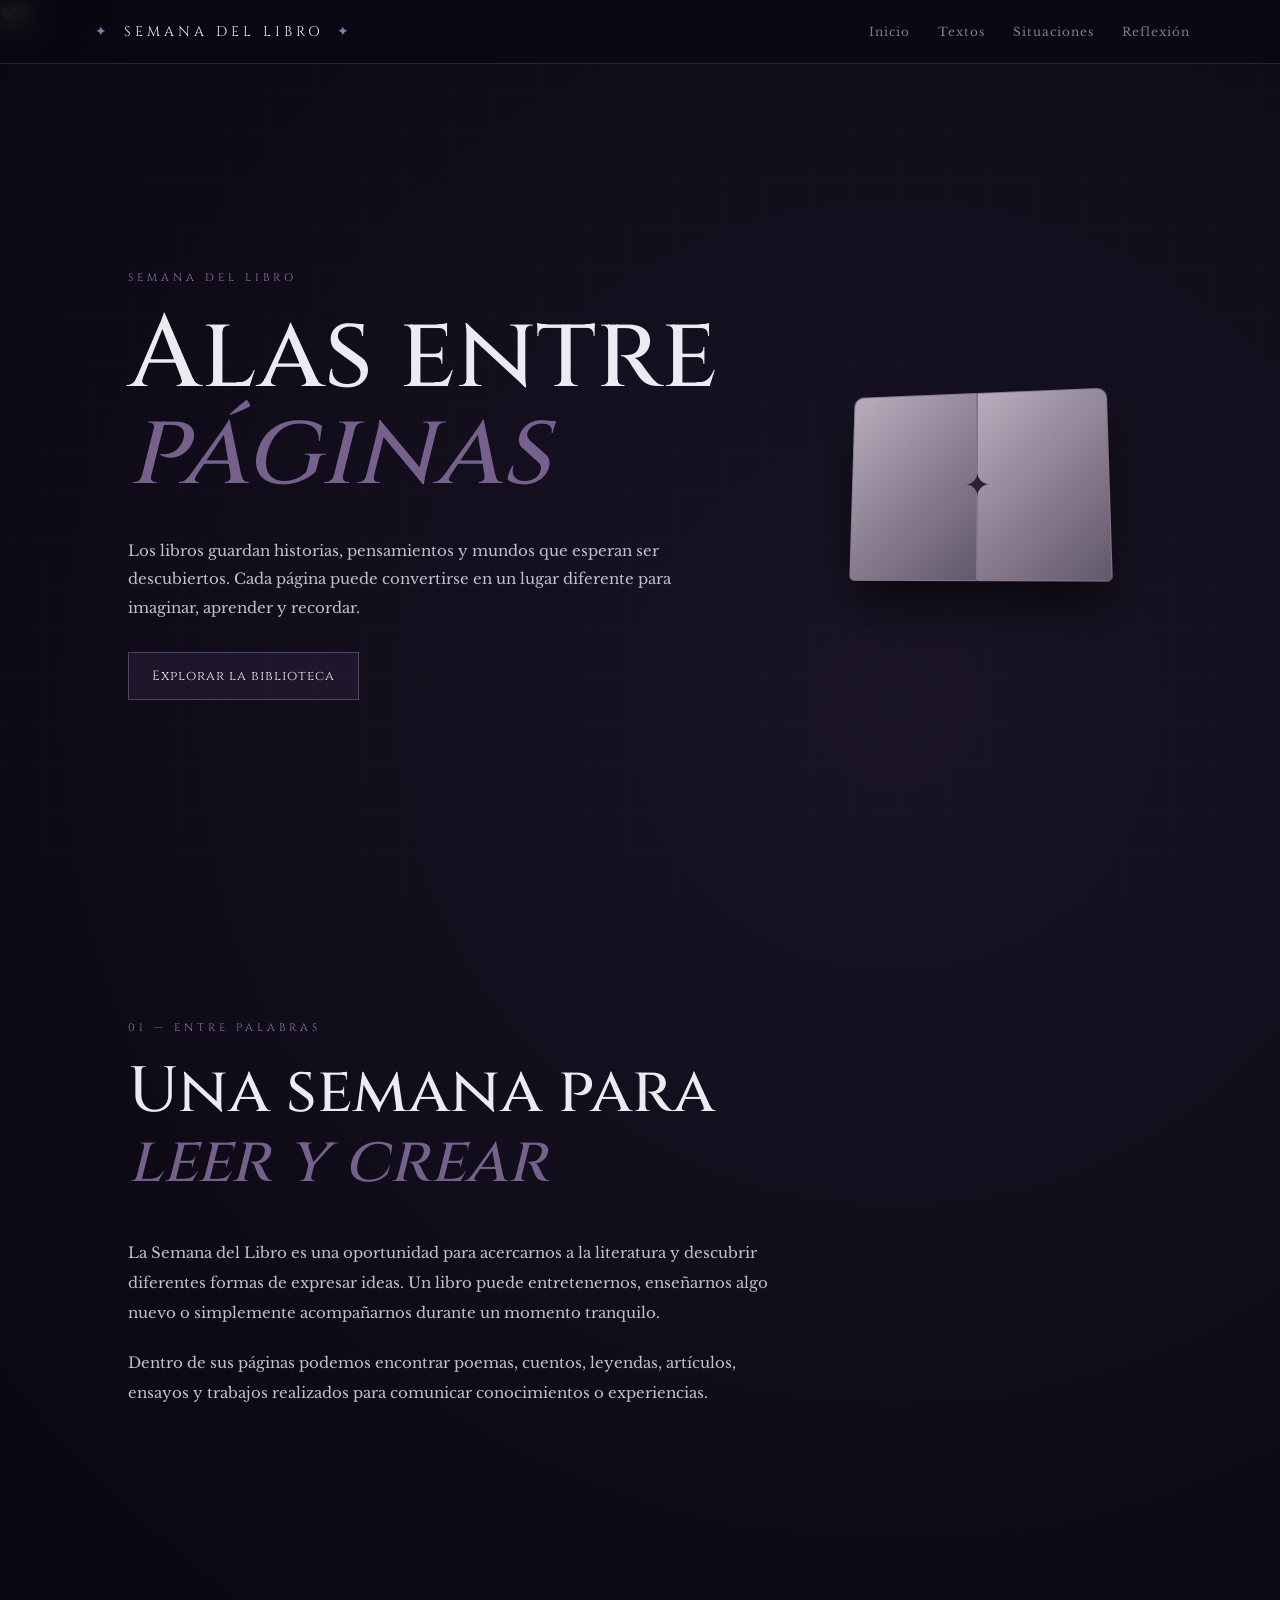
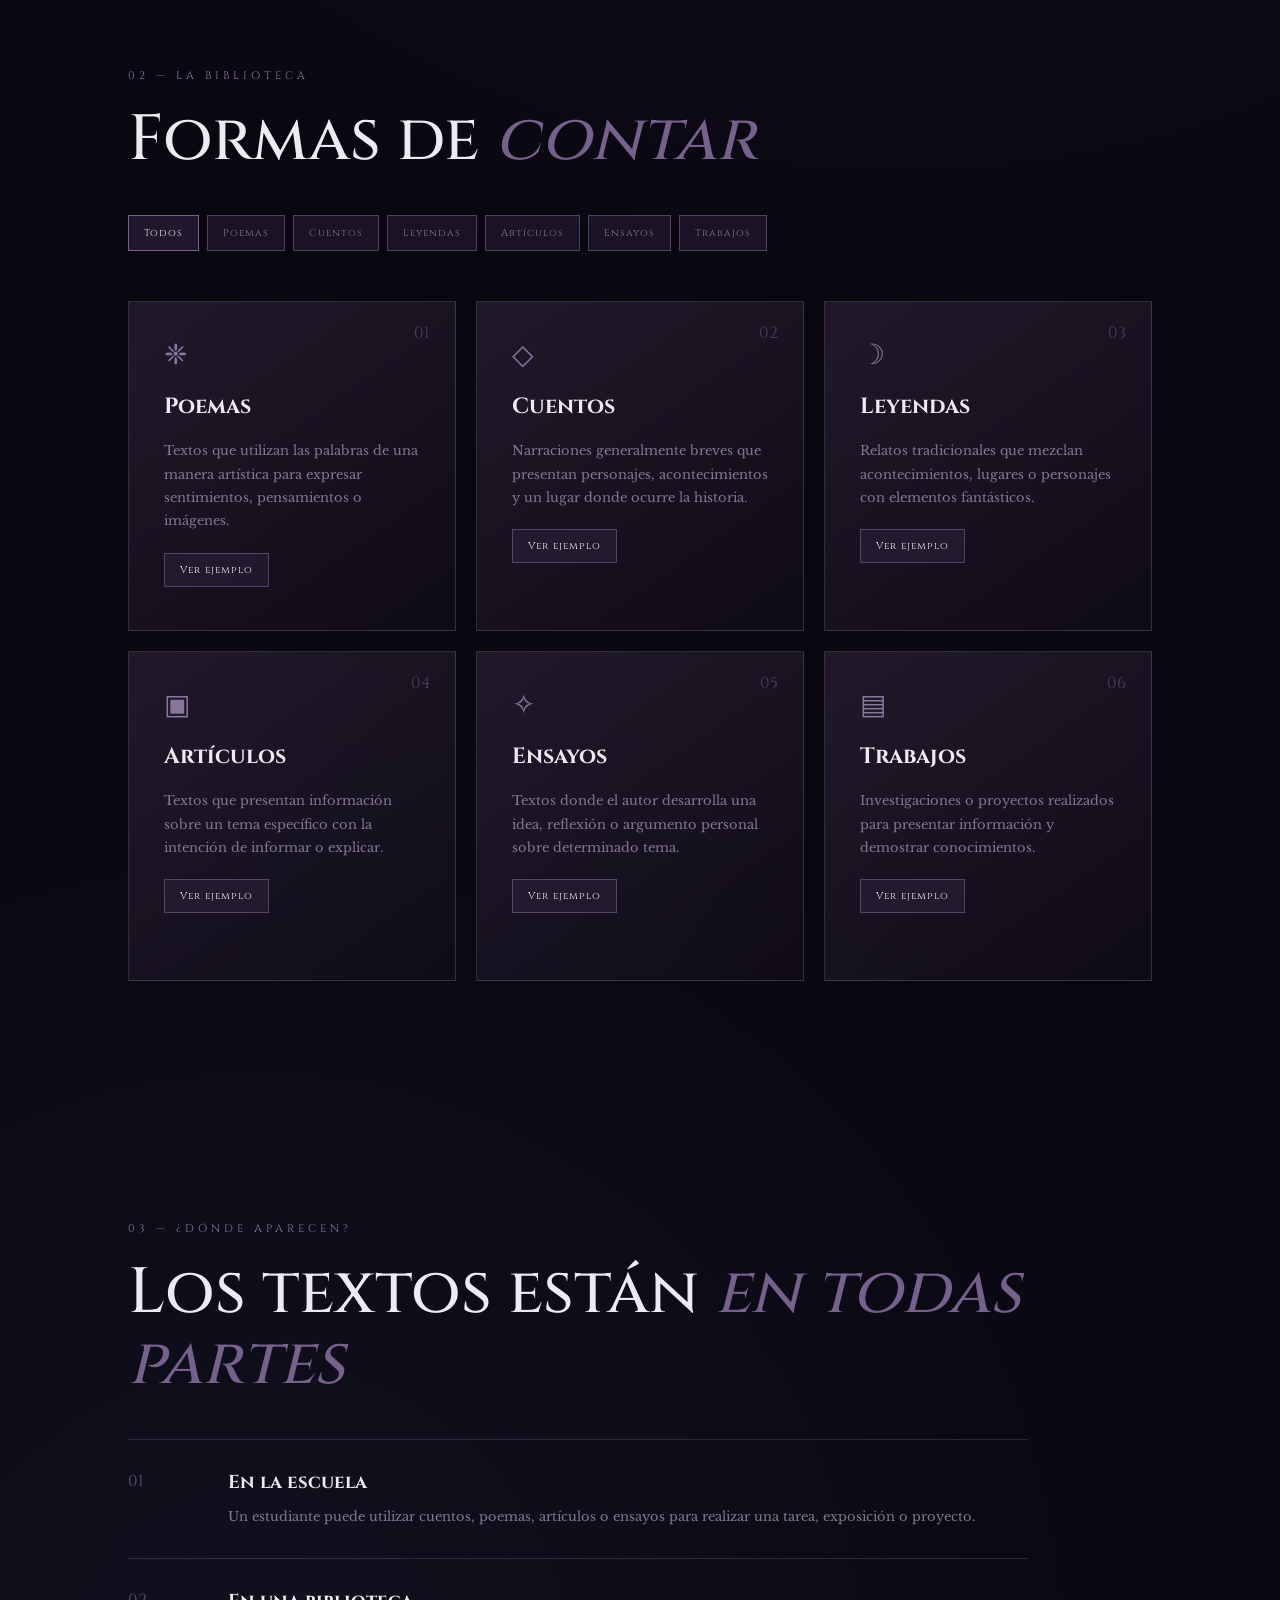
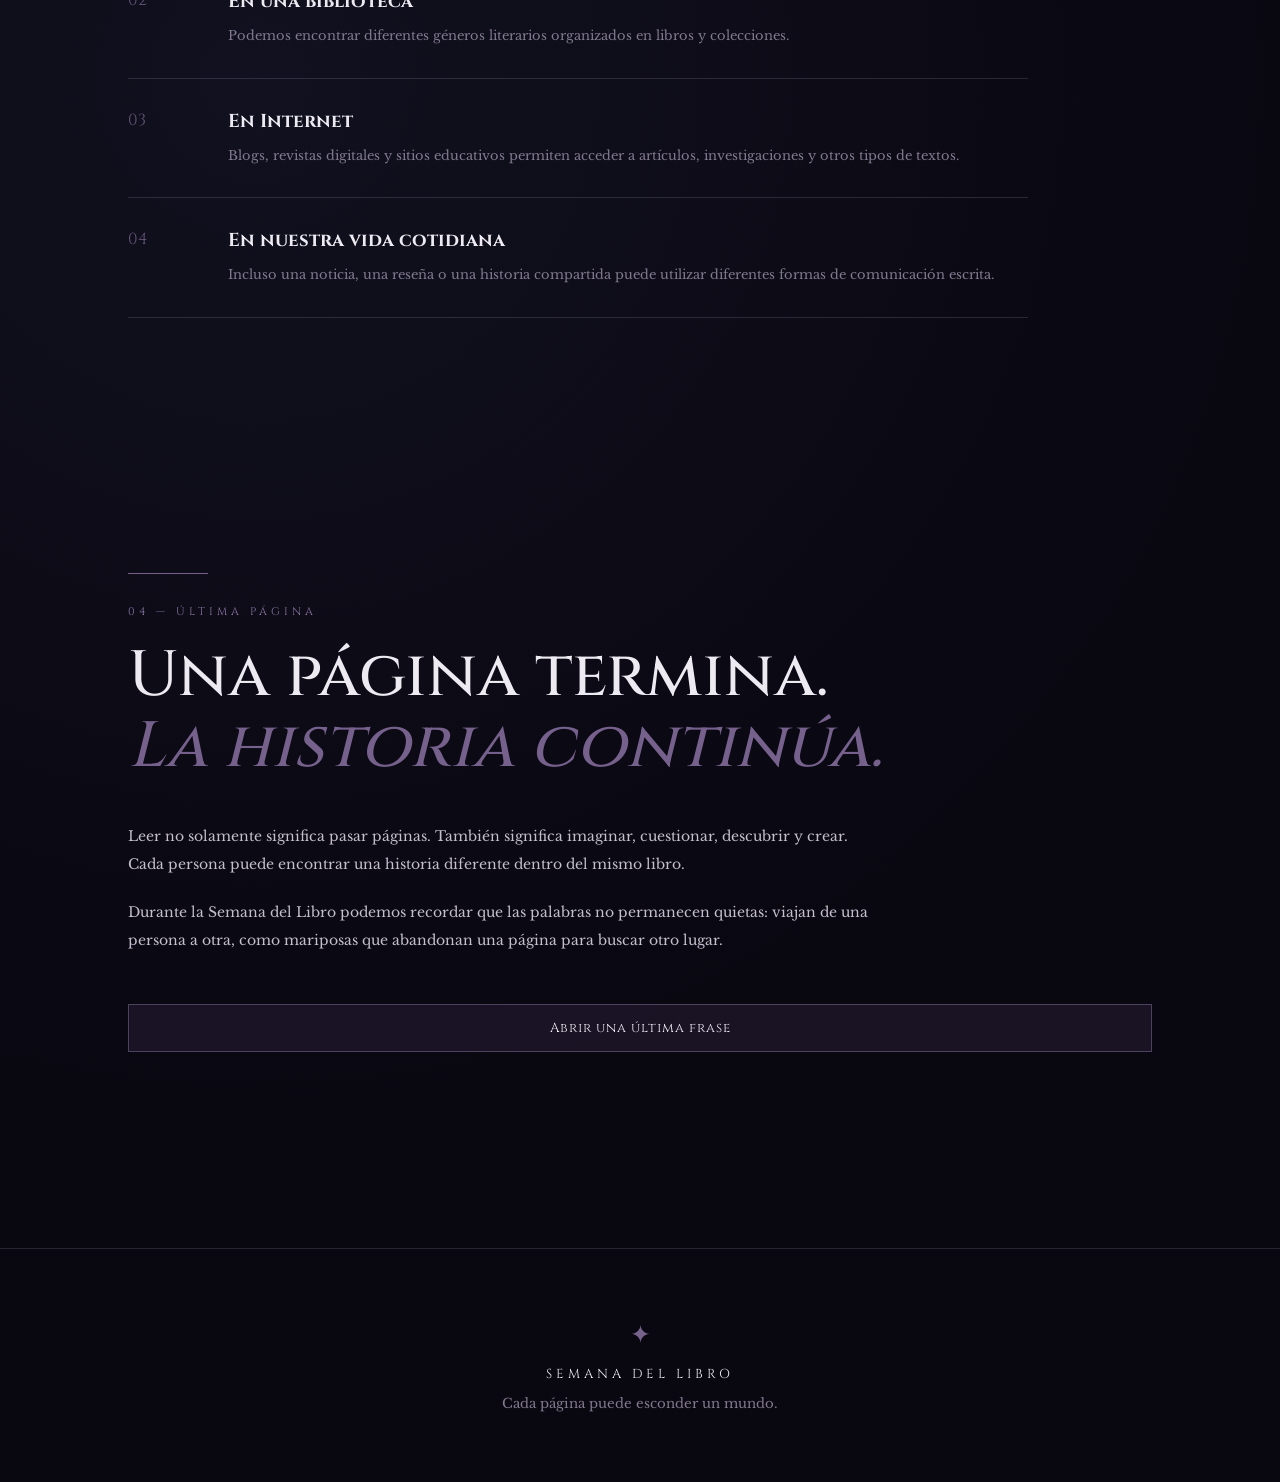
==== index.html @ f9ad4cab "Add files via upload" ====
<!DOCTYPE html>
<html lang="es">
<head>
    <meta charset="UTF-8">
    <meta name="viewport" content="width=device-width, initial-scale=1.0">

    <title>Semana del Libro | Alas entre páginas</title>

    <link rel="stylesheet" href="style.css">
</head>

<body>

    <!-- Mariposas -->
    <div class="butterfly butterfly1">🦋</div>
    <div class="butterfly butterfly2">🦋</div>
    <div class="butterfly butterfly3">🦋</div>
    <div class="butterfly butterfly4">🦋</div>

    <!-- Partículas -->
    <div class="particles"></div>

    <!-- Encabezado -->
    <header>

        <div class="logo">
            <span>✦</span>
            SEMANA DEL LIBRO
            <span>✦</span>
        </div>

        <nav>
            <a href="#inicio">Inicio</a>
            <a href="#generos">Textos</a>
            <a href="#situaciones">Situaciones</a>
            <a href="#reflexion">Reflexión</a>
        </nav>

    </header>


    <!-- HERO -->
    <main>

        <section id="inicio" class="hero">

            <div class="hero-content">

                <p class="small-title">SEMANA DEL LIBRO</p>

                <h1>
                    Alas entre
                    <span>páginas</span>
                </h1>

                <p class="hero-text">
                    Los libros guardan historias, pensamientos y mundos que
                    esperan ser descubiertos. Cada página puede convertirse
                    en un lugar diferente para imaginar, aprender y recordar.
                </p>

                <button id="exploreButton">
                    Explorar la biblioteca
                </button>

            </div>

            <div class="book-decoration">
                <div class="book">
                    <div class="page left-page"></div>
                    <div class="page right-page"></div>
                    <div class="book-symbol">✦</div>
                </div>
            </div>

        </section>


        <!-- INTRODUCCIÓN -->
        <section class="introduction">

            <p class="section-label">01 — ENTRE PALABRAS</p>

            <h2>
                Una semana para
                <span>leer y crear</span>
            </h2>

            <p>
                La Semana del Libro es una oportunidad para acercarnos a la
                literatura y descubrir diferentes formas de expresar ideas.
                Un libro puede entretenernos, enseñarnos algo nuevo o
                simplemente acompañarnos durante un momento tranquilo.
            </p>

            <p>
                Dentro de sus páginas podemos encontrar poemas, cuentos,
                leyendas, artículos, ensayos y trabajos realizados para
                comunicar conocimientos o experiencias.
            </p>

        </section>


        <!-- GENEROS -->
        <section id="generos" class="library">

            <p class="section-label">02 — LA BIBLIOTECA</p>

            <h2>
                Formas de
                <span>contar</span>
            </h2>

            <div class="filters">

                <button class="filter active" data-filter="all">
                    Todos
                </button>

                <button class="filter" data-filter="poema">
                    Poemas
                </button>

                <button class="filter" data-filter="cuento">
                    Cuentos
                </button>

                <button class="filter" data-filter="leyenda">
                    Leyendas
                </button>

                <button class="filter" data-filter="articulo">
                    Artículos
                </button>

                <button class="filter" data-filter="ensayo">
                    Ensayos
                </button>

                <button class="filter" data-filter="trabajo">
                    Trabajos
                </button>

            </div>


            <div class="cards">

                <!-- POEMA -->
                <article class="card" data-category="poema">

                    <div class="card-number">01</div>

                    <div class="card-icon">❈</div>

                    <h3>Poemas</h3>

                    <p>
                        Textos que utilizan las palabras de una manera
                        artística para expresar sentimientos, pensamientos
                        o imágenes.
                    </p>

                    <button class="open-card">
                        Ver ejemplo
                    </button>

                    <div class="card-example">

                        <strong>Ejemplo:</strong>

                        <p>
                            "Una mariposa cruza el silencio,
                            dejando en sus alas
                            el recuerdo de una página."
                        </p>

                        <small>
                            Se puede encontrar en libros de poesía,
                            recitales escolares o actividades literarias.
                        </small>

                    </div>

                </article>


                <!-- CUENTO -->
                <article class="card" data-category="cuento">

                    <div class="card-number">02</div>

                    <div class="card-icon">◇</div>

                    <h3>Cuentos</h3>

                    <p>
                        Narraciones generalmente breves que presentan
                        personajes, acontecimientos y un lugar donde
                        ocurre la historia.
                    </p>

                    <button class="open-card">
                        Ver ejemplo
                    </button>

                    <div class="card-example">

                        <strong>Ejemplo:</strong>

                        <p>
                            Un estudiante encuentra un libro antiguo
                            en la biblioteca. Cada vez que abre una
                            página, aparece dentro de la historia.
                        </p>

                        <small>
                            Puede utilizarse en actividades escolares,
                            concursos de escritura o lecturas recreativas.
                        </small>

                    </div>

                </article>


                <!-- LEYENDA -->
                <article class="card" data-category="leyenda">

                    <div class="card-number">03</div>

                    <div class="card-icon">☽</div>

                    <h3>Leyendas</h3>

                    <p>
                        Relatos tradicionales que mezclan acontecimientos,
                        lugares o personajes con elementos fantásticos.
                    </p>

                    <button class="open-card">
                        Ver ejemplo
                    </button>

                    <div class="card-example">

                        <strong>Ejemplo:</strong>

                        <p>
                            Una historia tradicional sobre una criatura
                            misteriosa que aparece cerca de un río durante
                            las noches de luna llena.
                        </p>

                        <small>
                            Pueden encontrarse en la tradición oral,
                            libros culturales y recopilaciones históricas.
                        </small>

                    </div>

                </article>


                <!-- ARTICULO -->
                <article class="card" data-category="articulo">

                    <div class="card-number">04</div>

                    <div class="card-icon">▣</div>

                    <h3>Artículos</h3>

                    <p>
                        Textos que presentan información sobre un tema
                        específico con la intención de informar o explicar.
                    </p>

                    <button class="open-card">
                        Ver ejemplo
                    </button>

                    <div class="card-example">

                        <strong>Ejemplo:</strong>

                        <p>
                            Un artículo sobre cómo la tecnología está
                            cambiando la manera en que las personas leen
                            libros actualmente.
                        </p>

                        <small>
                            Puede aparecer en revistas, periódicos,
                            páginas educativas o blogs.
                        </small>

                    </div>

                </article>


                <!-- ENSAYO -->
                <article class="card" data-category="ensayo">

                    <div class="card-number">05</div>

                    <div class="card-icon">✧</div>

                    <h3>Ensayos</h3>

                    <p>
                        Textos donde el autor desarrolla una idea,
                        reflexión o argumento personal sobre determinado
                        tema.
                    </p>

                    <button class="open-card">
                        Ver ejemplo
                    </button>

                    <div class="card-example">

                        <strong>Ejemplo:</strong>

                        <p>
                            Un ensayo que reflexiona sobre si los libros
                            físicos continuarán siendo importantes en una
                            época dominada por las pantallas.
                        </p>

                        <small>
                            Es común encontrarlos en trabajos académicos
                            y actividades escolares.
                        </small>

                    </div>

                </article>


                <!-- TRABAJO -->
                <article class="card" data-category="trabajo">

                    <div class="card-number">06</div>

                    <div class="card-icon">▤</div>

                    <h3>Trabajos</h3>

                    <p>
                        Investigaciones o proyectos realizados para
                        presentar información y demostrar conocimientos.
                    </p>

                    <button class="open-card">
                        Ver ejemplo
                    </button>

                    <div class="card-example">

                        <strong>Ejemplo:</strong>

                        <p>
                            Una investigación escolar sobre la historia
                            de la literatura panameña y sus principales
                            autores.
                        </p>

                        <small>
                            Puede presentarse como documento, exposición,
                            revista digital o proyecto multimedia.
                        </small>

                    </div>

                </article>

            </div>

        </section>


        <!-- SITUACIONES -->
        <section id="situaciones" class="situations">

            <p class="section-label">03 — ¿DÓNDE APARECEN?</p>

            <h2>
                Los textos están
                <span>en todas partes</span>
            </h2>

            <div class="situation-container">

                <div class="situation">
                    <span>01</span>

                    <div>
                        <h3>En la escuela</h3>

                        <p>
                            Un estudiante puede utilizar cuentos, poemas,
                            artículos o ensayos para realizar una tarea,
                            exposición o proyecto.
                        </p>
                    </div>
                </div>


                <div class="situation">
                    <span>02</span>

                    <div>
                        <h3>En una biblioteca</h3>

                        <p>
                            Podemos encontrar diferentes géneros literarios
                            organizados en libros y colecciones.
                        </p>
                    </div>
                </div>


                <div class="situation">
                    <span>03</span>

                    <div>
                        <h3>En Internet</h3>

                        <p>
                            Blogs, revistas digitales y sitios educativos
                            permiten acceder a artículos, investigaciones
                            y otros tipos de textos.
                        </p>
                    </div>
                </div>


                <div class="situation">
                    <span>04</span>

                    <div>
                        <h3>En nuestra vida cotidiana</h3>

                        <p>
                            Incluso una noticia, una reseña o una historia
                            compartida puede utilizar diferentes formas
                            de comunicación escrita.
                        </p>
                    </div>
                </div>

            </div>

        </section>


        <!-- REFLEXIÓN -->
        <section id="reflexion" class="reflection">

            <div class="reflection-line"></div>

            <p class="section-label">04 — ÚLTIMA PÁGINA</p>

            <h2>
                Una página termina.
                <br>
                <span>La historia continúa.</span>
            </h2>

            <p>
                Leer no solamente significa pasar páginas. También significa
                imaginar, cuestionar, descubrir y crear. Cada persona puede
                encontrar una historia diferente dentro del mismo libro.
            </p>

            <p>
                Durante la Semana del Libro podemos recordar que las palabras
                no permanecen quietas: viajan de una persona a otra, como
                mariposas que abandonan una página para buscar otro lugar.
            </p>

            <button id="quoteButton">
                Abrir una última frase
            </button>

            <div id="quote" class="quote"></div>

        </section>

    </main>


    <footer>

        <div class="footer-symbol">✦</div>

        <p>
            SEMANA DEL LIBRO
        </p>

        <small>
            Cada página puede esconder un mundo.
        </small>

    </footer>


    <script src="script.js"></script>

</body>
</html>
---- style.css ----
@import url('https://fonts.googleapis.com/css2?family=Cinzel:wght@400;500;600;700&family=Libre+Baskerville:wght@400;700&display=swap');


/* =========================
   VARIABLES
========================= */

:root {

    --black: #090710;
    --dark-purple: #151021;
    --purple: #281b3c;
    --purple-light: #5e4779;
    --blue: #394567;

    --silver: #c9c4d2;
    --white: #eeeaf2;

    --text: #c4becd;
    --muted: #81798e;

    --border: rgba(190, 175, 210, 0.18);

}


/* =========================
   GENERAL
========================= */

* {
    margin: 0;
    padding: 0;
    box-sizing: border-box;
}

html {
    scroll-behavior: smooth;
}

body {

    background:
        radial-gradient(
            circle at 70% 15%,
            rgba(76, 59, 105, 0.25),
            transparent 30%
        ),
        radial-gradient(
            circle at 20% 70%,
            rgba(48, 56, 91, 0.2),
            transparent 30%
        ),
        var(--black);

    color: var(--text);

    font-family: "Libre Baskerville", serif;

    overflow-x: hidden;
}


/* Textura */

body::before {

    content: "";

    position: fixed;

    inset: 0;

    pointer-events: none;

    background-image:
        linear-gradient(
            rgba(255,255,255,0.015) 1px,
            transparent 1px
        ),
        linear-gradient(
            90deg,
            rgba(255,255,255,0.015) 1px,
            transparent 1px
        );

    background-size: 45px 45px;

    z-index: -1;
}


/* =========================
   HEADER
========================= */

header {

    position: fixed;

    top: 0;
    left: 0;

    width: 100%;

    padding: 22px 7%;

    display: flex;

    justify-content: space-between;

    align-items: center;

    background: rgba(9, 7, 16, 0.75);

    backdrop-filter: blur(12px);

    border-bottom: 1px solid var(--border);

    z-index: 100;

}


.logo {

    font-family: "Cinzel", serif;

    font-size: 14px;

    letter-spacing: 4px;

    color: var(--white);

}


.logo span {

    color: #8c77a6;

    margin: 0 5px;

}


nav {

    display: flex;

    gap: 28px;

}


nav a {

    color: var(--muted);

    text-decoration: none;

    font-size: 12px;

    letter-spacing: 1px;

    transition: 0.3s;

}


nav a:hover {

    color: var(--white);

}


/* =========================
   MARIPOSAS
========================= */

.butterfly {

    position: fixed;

    z-index: 50;

    pointer-events: none;

    filter:
        grayscale(0.3)
        brightness(0.8)
        drop-shadow(0 0 12px rgba(130,110,170,0.6));

    opacity: 0.6;

}


.butterfly1 {

    font-size: 27px;

    animation: fly1 17s infinite linear;

}


.butterfly2 {

    font-size: 20px;

    animation: fly2 23s infinite linear;

    animation-delay: -7s;

}


.butterfly3 {

    font-size: 16px;

    animation: fly3 20s infinite linear;

    animation-delay: -12s;

}


.butterfly4 {

    font-size: 23px;

    animation: fly4 26s infinite linear;

    animation-delay: -4s;

}


@keyframes fly1 {

    0% {
        left: -10%;
        top: 70%;
        transform: rotate(15deg);
    }

    25% {
        left: 25%;
        top: 45%;
        transform: rotate(-15deg);
    }

    50% {
        left: 55%;
        top: 65%;
        transform: rotate(10deg);
    }

    75% {
        left: 78%;
        top: 30%;
        transform: rotate(-10deg);
    }

    100% {
        left: 110%;
        top: 55%;
        transform: rotate(15deg);
    }

}


@keyframes fly2 {

    0% {
        left: 110%;
        top: 20%;
    }

    50% {
        left: 50%;
        top: 60%;
    }

    100% {
        left: -10%;
        top: 35%;
    }

}


@keyframes fly3 {

    0% {
        left: 20%;
        top: 110%;
    }

    50% {
        left: 65%;
        top: 45%;
    }

    100% {
        left: 35%;
        top: -10%;
    }

}


@keyframes fly4 {

    0% {
        left: 90%;
        top: 100%;
    }

    50% {
        left: 45%;
        top: 40%;
    }

    100% {
        left: 5%;
        top: -10%;
    }

}


/* =========================
   HERO
========================= */

.hero {

    min-height: 100vh;

    display: flex;

    align-items: center;

    justify-content: space-between;

    padding: 150px 10% 80px;

}


.hero-content {

    max-width: 650px;

}


.small-title,
.section-label {

    color: #8c77a6;

    font-family: "Cinzel", serif;

    font-size: 11px;

    letter-spacing: 4px;

    margin-bottom: 22px;

}


.hero h1 {

    font-family: "Cinzel", serif;

    font-size: clamp(55px, 8vw, 105px);

    line-height: 0.95;

    font-weight: 500;

    color: var(--white);

}


.hero h1 span {

    color: #76618d;

    display: block;

    font-style: italic;

}


.hero-text {

    max-width: 600px;

    margin-top: 35px;

    line-height: 1.9;

    font-size: 15px;

    color: var(--text);

}


button {

    border: 1px solid rgba(175,155,200,0.35);

    background: rgba(52,39,68,0.4);

    color: var(--white);

    padding: 14px 23px;

    margin-top: 30px;

    cursor: pointer;

    font-family: "Cinzel", serif;

    letter-spacing: 1px;

    transition: 0.3s;

}


button:hover {

    background: #3a2b4b;

    border-color: #8c77a6;

    box-shadow:
        0 0 25px rgba(111,87,140,0.25);

}


/* =========================
   LIBRO
========================= */

.book-decoration {

    width: 350px;

    height: 350px;

    display: flex;

    align-items: center;

    justify-content: center;

}


.book {

    width: 260px;

    height: 190px;

    position: relative;

    transform: perspective(600px) rotateX(8deg) rotateY(-8deg);

    filter:
        drop-shadow(0 25px 25px rgba(0,0,0,0.6));

}


.page {

    position: absolute;

    width: 50%;

    height: 100%;

    background:
        linear-gradient(
            135deg,
            #b7adbd,
            #62586b
        );

    border: 1px solid #81768c;

}


.left-page {

    left: 0;

    transform-origin: right;

    border-radius: 10px 0 0 5px;

}


.right-page {

    right: 0;

    transform-origin: left;

    border-radius: 0 10px 5px 0;

}


.book-symbol {

    position: absolute;

    left: 50%;

    top: 50%;

    transform: translate(-50%, -50%);

    color: #2b2135;

    font-size: 32px;

    z-index: 5;

}


/* =========================
   SECCIONES
========================= */

section {

    padding: 120px 10%;

}


.introduction {

    max-width: 900px;

}


section h2 {

    font-family: "Cinzel", serif;

    color: var(--white);

    font-size: clamp(38px, 5vw, 65px);

    font-weight: 500;

    line-height: 1.1;

    margin-bottom: 40px;

}


section h2 span {

    color: #76618d;

    font-style: italic;

}


.introduction p:not(.section-label) {

    max-width: 800px;

    font-size: 15px;

    line-height: 2;

    margin-bottom: 20px;

    color: var(--text);

}


/* =========================
   FILTROS
========================= */

.filters {

    display: flex;

    flex-wrap: wrap;

    gap: 8px;

    margin-bottom: 50px;

}


.filter {

    margin: 0;

    padding: 10px 15px;

    font-size: 10px;

    color: var(--muted);

}


.filter.active {

    color: var(--white);

    border-color: #76618d;

    background: rgba(70,50,90,0.4);

}


/* =========================
   CARDS
========================= */

.cards {

    display: grid;

    grid-template-columns:
        repeat(3, 1fr);

    gap: 20px;

}


.card {

    position: relative;

    min-height: 330px;

    padding: 35px;

    background:
        linear-gradient(
            145deg,
            rgba(46,35,57,0.65),
            rgba(17,13,25,0.8)
        );

    border: 1px solid var(--border);

    transition:
        transform 0.4s,
        border 0.4s;

}


.card:hover {

    transform: translateY(-7px);

    border-color: rgba(145,120,170,0.5);

}


.card-number {

    position: absolute;

    top: 20px;

    right: 25px;

    color: #4e4359;

    font-family: "Cinzel", serif;

}


.card-icon {

    color: #89769d;

    font-size: 28px;

    margin-bottom: 20px;

}


.card h3 {

    color: var(--white);

    font-family: "Cinzel", serif;

    font-size: 22px;

    margin-bottom: 18px;

}


.card > p {

    color: var(--muted);

    font-size: 13px;

    line-height: 1.8;

}


.open-card {

    margin-top: 20px;

    padding: 9px 15px;

    font-size: 10px;

}


.card-example {

    display: none;

    margin-top: 25px;

    padding-top: 20px;

    border-top: 1px solid var(--border);

    animation: appear 0.4s ease;

}


.card-example.show {

    display: block;

}


.card-example strong {

    color: #a18caf;

    font-family: "Cinzel", serif;

}


.card-example p {

    margin: 12px 0;

    font-size: 13px;

    line-height: 1.7;

    color: var(--white);

}


.card-example small {

    color: var(--muted);

    line-height: 1.6;

}


@keyframes appear {

    from {

        opacity: 0;

        transform: translateY(10px);

    }

    to {

        opacity: 1;

        transform: translateY(0);

    }

}


/* =========================
   SITUACIONES
========================= */

.situation-container {

    max-width: 900px;

    border-top: 1px solid var(--border);

}


.situation {

    display: grid;

    grid-template-columns: 70px 1fr;

    gap: 30px;

    padding: 30px 0;

    border-bottom: 1px solid var(--border);

    transition: 0.3s;

}


.situation:hover {

    padding-left: 15px;

}


.situation > span {

    color: #665579;

    font-family: "Cinzel", serif;

}


.situation h3 {

    color: var(--white);

    font-family: "Cinzel", serif;

    margin-bottom: 10px;

}


.situation p {

    color: var(--muted);

    line-height: 1.8;

    font-size: 13px;

}


/* =========================
   REFLEXION
========================= */

.reflection {

    min-height: 90vh;

    display: flex;

    flex-direction: column;

    justify-content: center;

    position: relative;

}


.reflection-line {

    width: 80px;

    height: 1px;

    background: #76618d;

    margin-bottom: 30px;

}


.reflection > p:not(.section-label) {

    max-width: 750px;

    line-height: 2;

    margin-bottom: 20px;

    font-size: 14px;

}


.quote {

    margin-top: 30px;

    min-height: 30px;

    color: #a998b7;

    font-family: "Cinzel", serif;

    font-style: italic;

    transition: 0.5s;

}


/* =========================
   FOOTER
========================= */

footer {

    padding: 70px 10%;

    border-top: 1px solid var(--border);

    text-align: center;

}


.footer-symbol {

    color: #77628c;

    font-size: 25px;

    margin-bottom: 15px;

}


footer p {

    font-family: "Cinzel", serif;

    color: var(--white);

    letter-spacing: 4px;

    font-size: 13px;

}


footer small {

    display: block;

    margin-top: 12px;

    color: var(--muted);

}


/* =========================
   RESPONSIVE
========================= */

@media (max-width: 900px) {

    nav {

        display: none;

    }


    .hero {

        padding-left: 7%;

        padding-right: 7%;

    }


    .book-decoration {

        display: none;

    }


    section {

        padding-left: 7%;

        padding-right: 7%;

    }


    .cards {

        grid-template-columns:
            repeat(2, 1fr);

    }

}


@media (max-width: 600px) {

    .hero h1 {

        font-size: 55px;

    }


    .cards {

        grid-template-columns: 1fr;

    }


    .situation {

        grid-template-columns: 40px 1fr;

        gap: 15px;

    }


    header {

        padding: 20px;

    }


    .logo {

        font-size: 11px;

    }

}
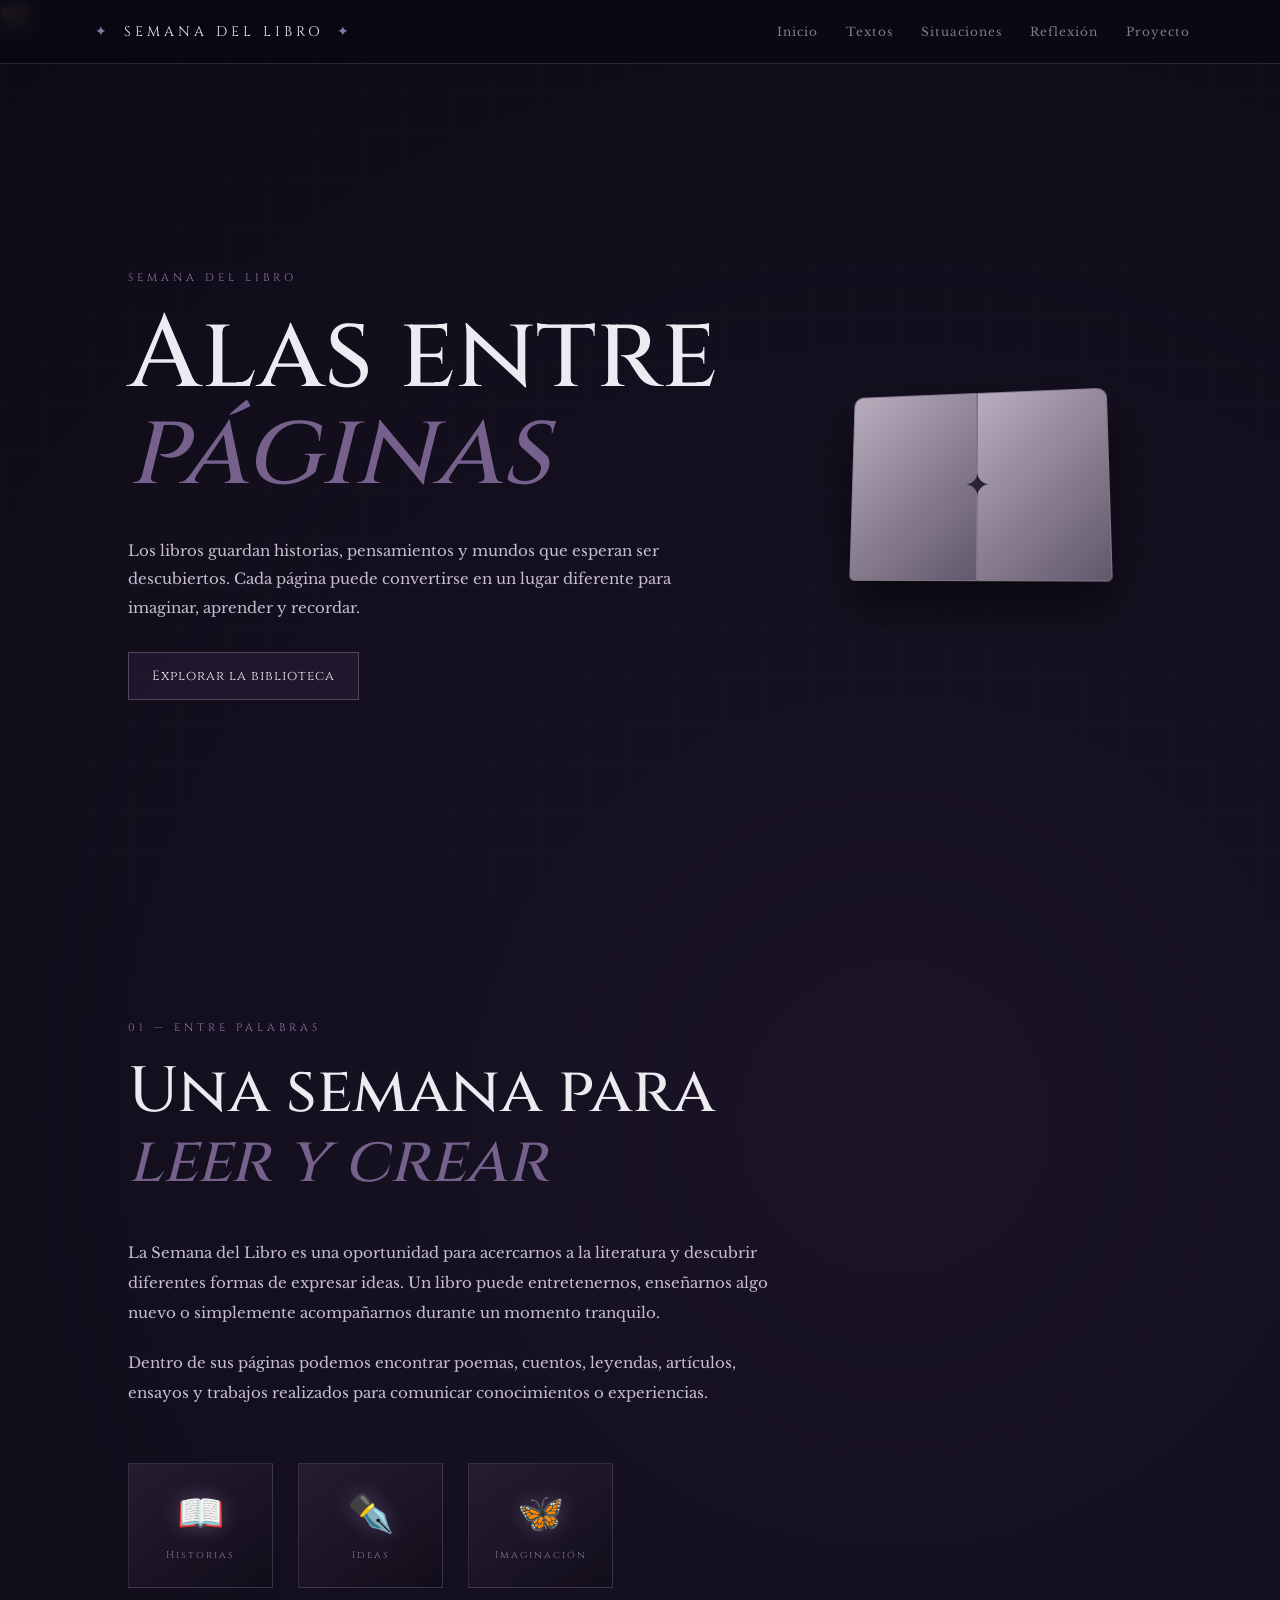
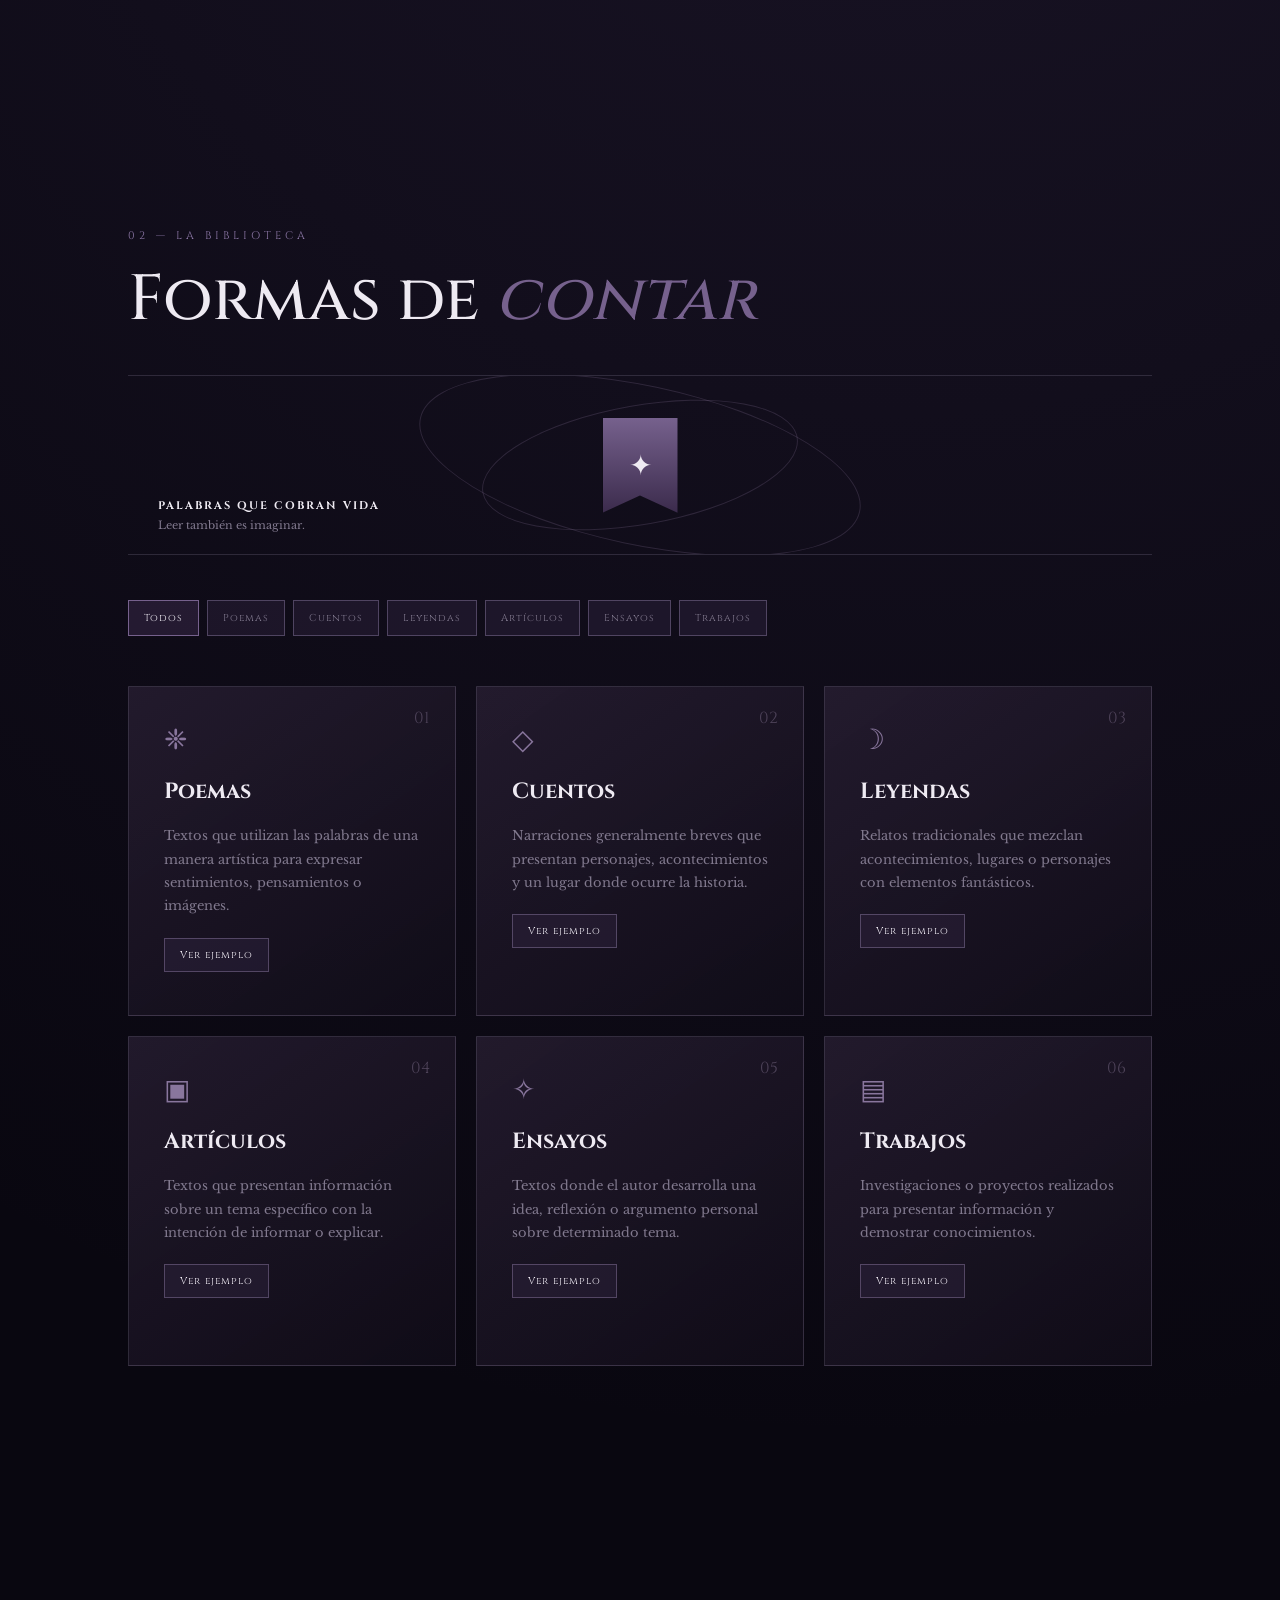
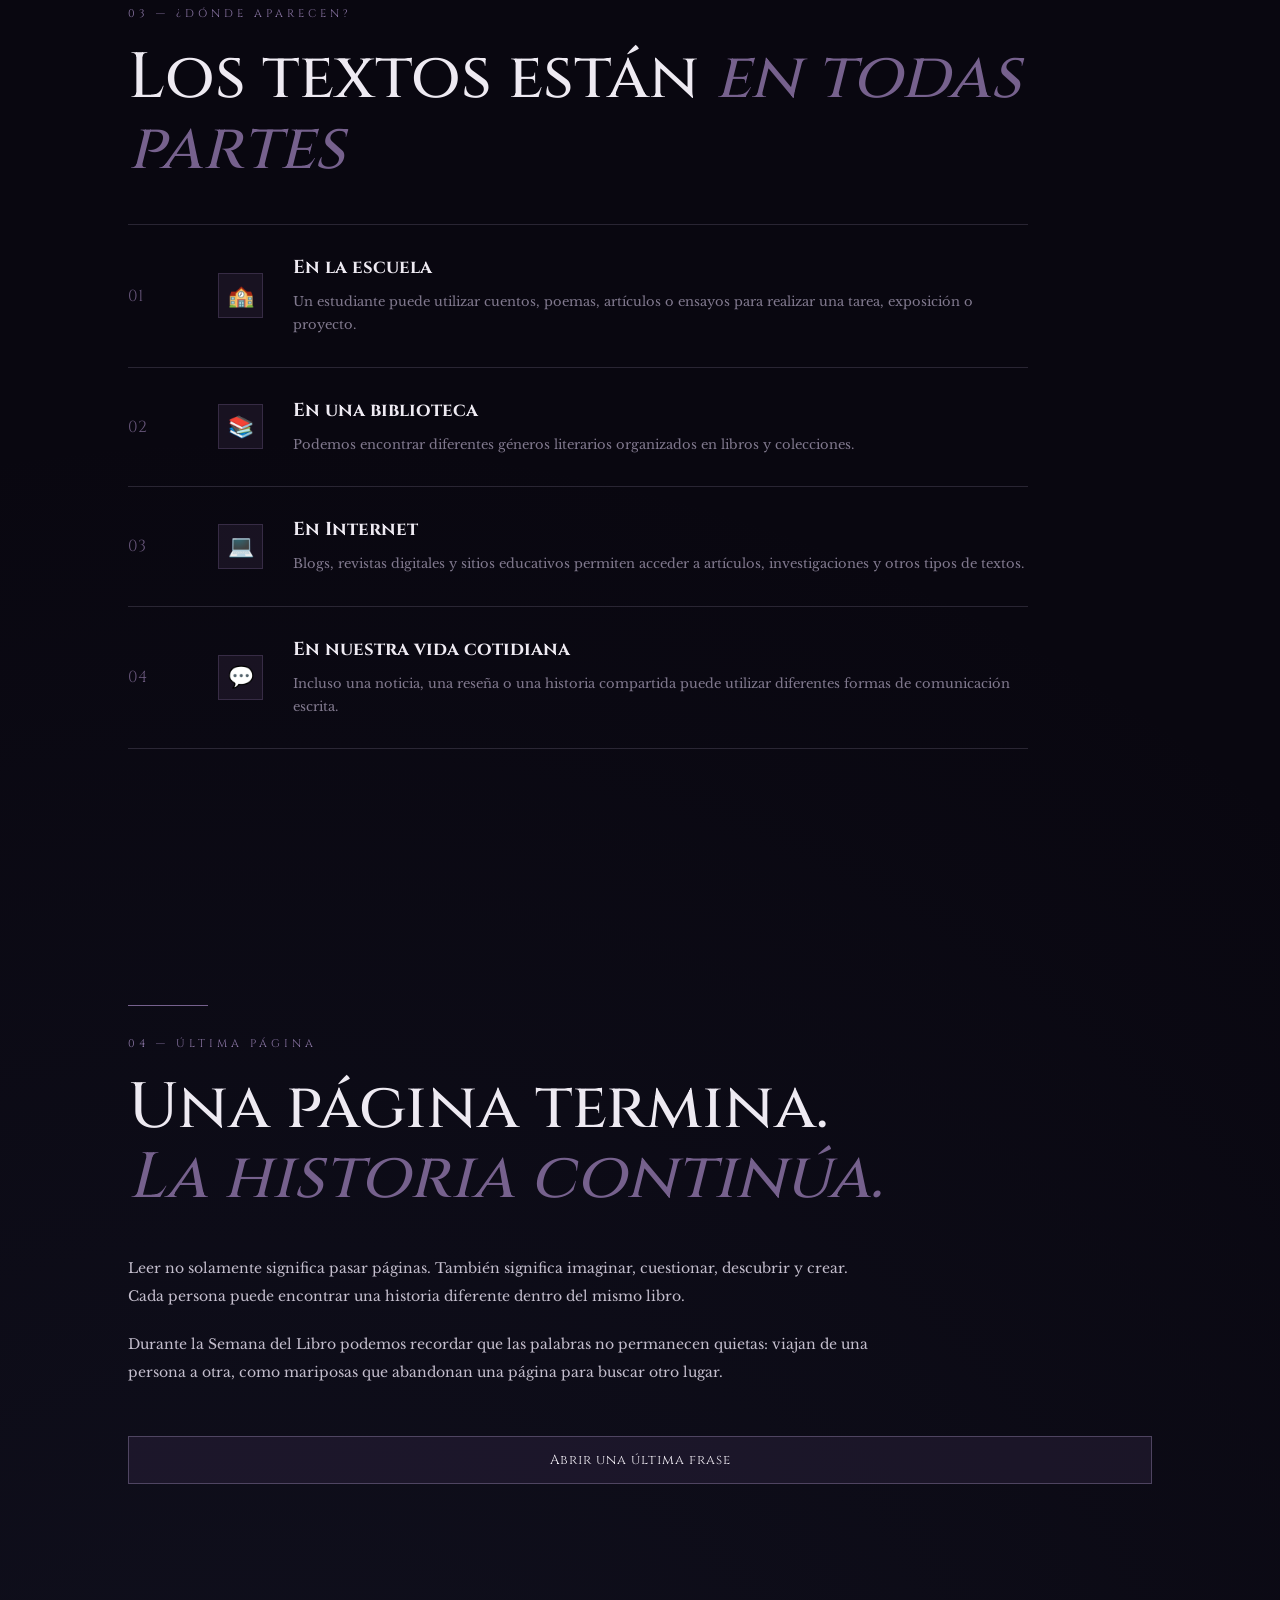
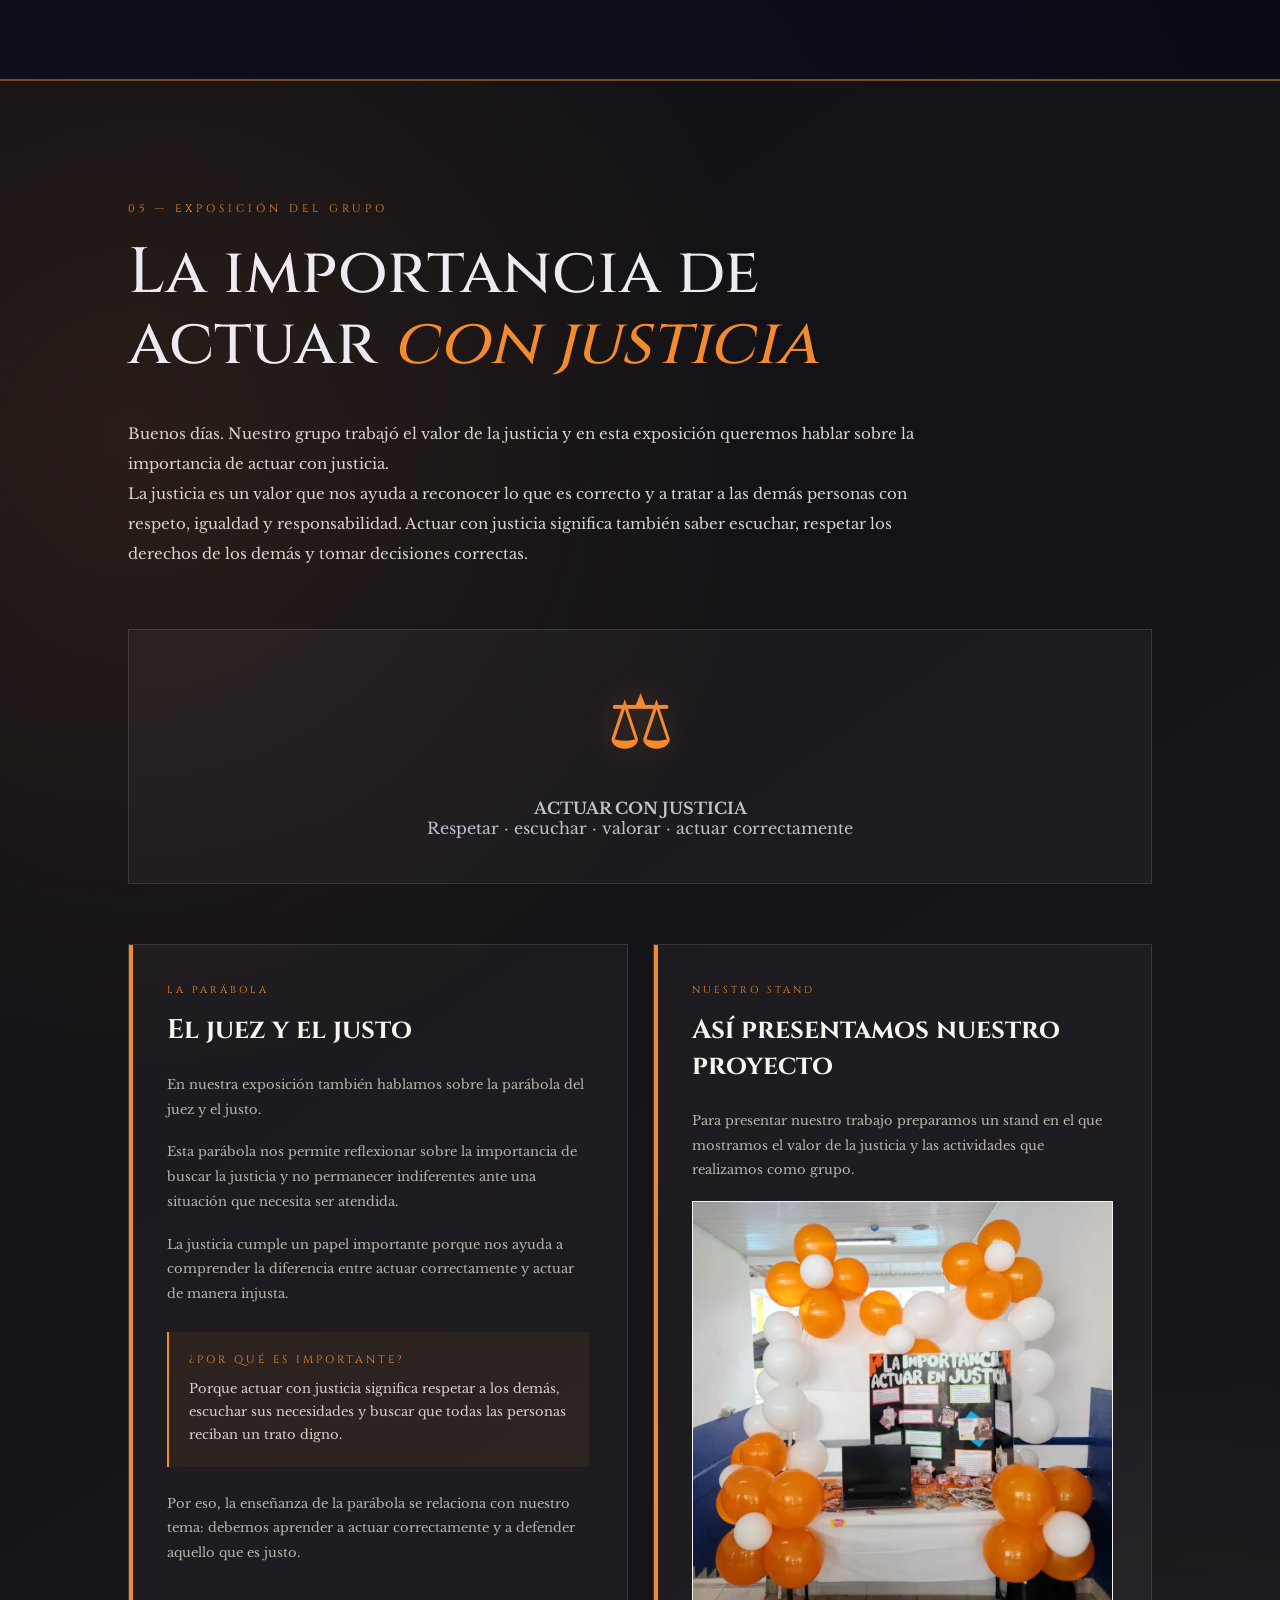
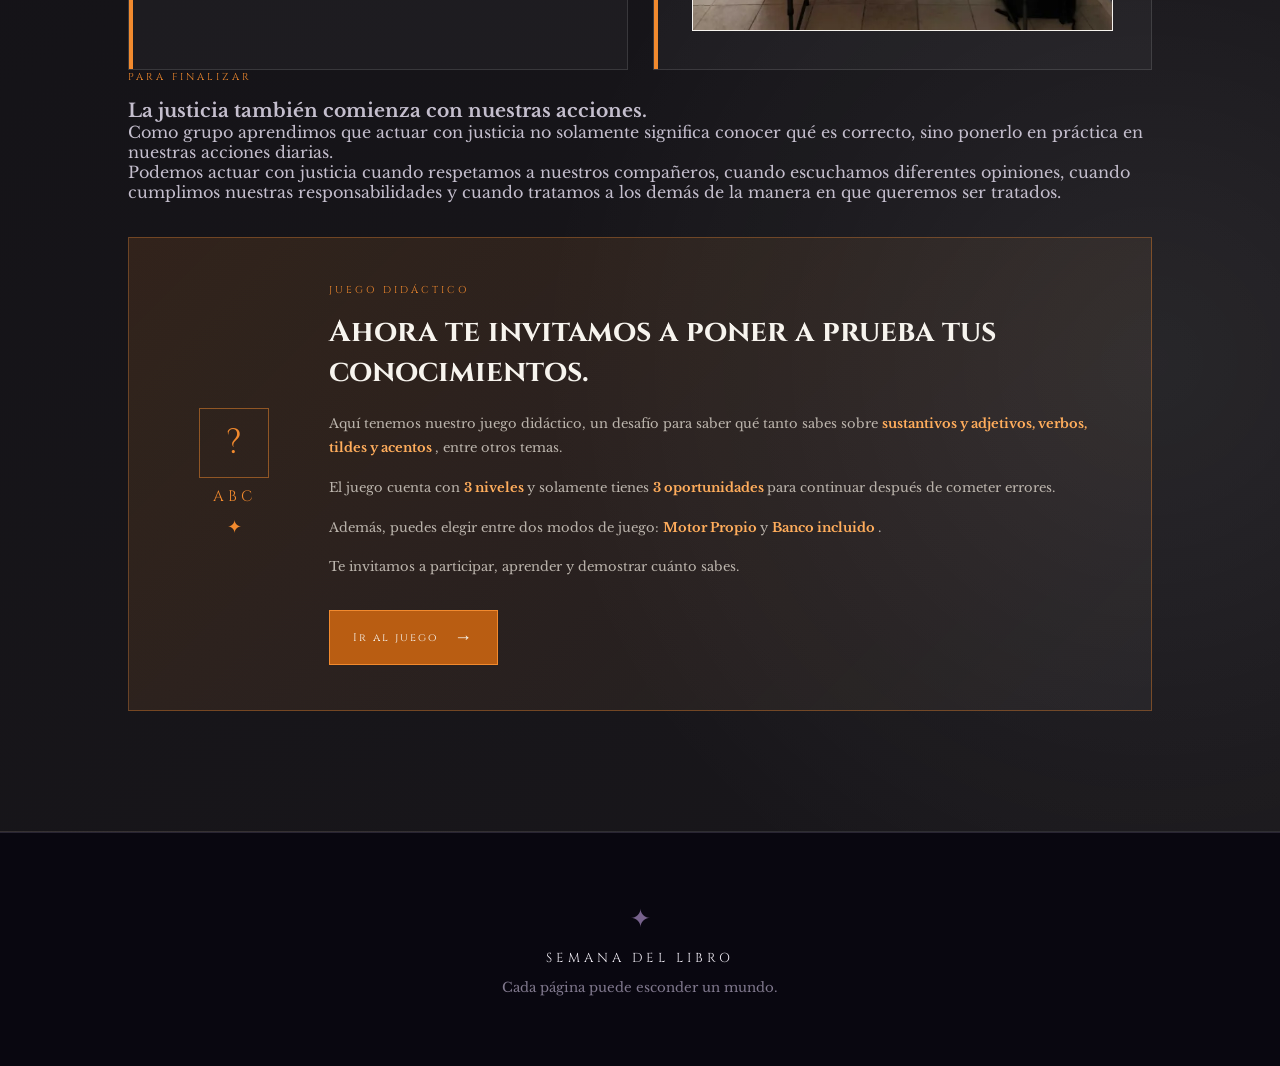
==== commit 0c40365d: "Add files via upload" ====
--- a/index.html
+++ b/index.html
@@ -1,184 +1,472 @@
 <!DOCTYPE html>
 <html lang="es">
+
 <head>
+
     <meta charset="UTF-8">
-    <meta name="viewport" content="width=device-width, initial-scale=1.0">
-
-    <title>Semana del Libro | Alas entre páginas</title>
+
+    <meta name="viewport"
+          content="width=device-width, initial-scale=1.0">
+
+    <title>
+        Semana del Libro | Alas entre páginas
+    </title>
 
     <link rel="stylesheet" href="style.css">
+
 </head>
 
+
 <body>
 
-    <!-- Mariposas -->
-    <div class="butterfly butterfly1">🦋</div>
-    <div class="butterfly butterfly2">🦋</div>
-    <div class="butterfly butterfly3">🦋</div>
-    <div class="butterfly butterfly4">🦋</div>
-
-    <!-- Partículas -->
+
+    <!-- =========================================
+         MARIPOSAS DECORATIVAS
+    ========================================== -->
+
+    <div class="butterfly butterfly1">
+        🦋
+    </div>
+
+    <div class="butterfly butterfly2">
+        🦋
+    </div>
+
+    <div class="butterfly butterfly3">
+        🦋
+    </div>
+
+    <div class="butterfly butterfly4">
+        🦋
+    </div>
+
+
+    <!-- =========================================
+         PARTÍCULAS
+    ========================================== -->
+
     <div class="particles"></div>
 
-    <!-- Encabezado -->
+
+
+    <!-- =========================================
+         ENCABEZADO
+    ========================================== -->
+
     <header>
 
         <div class="logo">
+
             <span>✦</span>
+
             SEMANA DEL LIBRO
+
             <span>✦</span>
+
         </div>
 
+
         <nav>
-            <a href="#inicio">Inicio</a>
-            <a href="#generos">Textos</a>
-            <a href="#situaciones">Situaciones</a>
-            <a href="#reflexion">Reflexión</a>
+
+            <a href="#inicio">
+                Inicio
+            </a>
+
+            <a href="#generos">
+                Textos
+            </a>
+
+            <a href="#situaciones">
+                Situaciones
+            </a>
+
+            <a href="#reflexion">
+                Reflexión
+            </a>
+
+            <a href="#proyecto">
+                Proyecto
+            </a>
+
         </nav>
 
     </header>
 
 
-    <!-- HERO -->
+
+    <!-- =========================================
+         CONTENIDO PRINCIPAL
+    ========================================== -->
+
     <main>
 
-        <section id="inicio" class="hero">
+
+        <!-- =====================================
+             HERO
+        ====================================== -->
+
+        <section
+            id="inicio"
+            class="hero"
+        >
 
             <div class="hero-content">
 
-                <p class="small-title">SEMANA DEL LIBRO</p>
+                <p class="small-title">
+                    SEMANA DEL LIBRO
+                </p>
+
 
                 <h1>
+
                     Alas entre
-                    <span>páginas</span>
+
+                    <span>
+                        páginas
+                    </span>
+
                 </h1>
 
+
                 <p class="hero-text">
-                    Los libros guardan historias, pensamientos y mundos que
-                    esperan ser descubiertos. Cada página puede convertirse
-                    en un lugar diferente para imaginar, aprender y recordar.
+
+                    Los libros guardan historias,
+                    pensamientos y mundos que
+                    esperan ser descubiertos.
+
+                    Cada página puede convertirse
+                    en un lugar diferente para
+                    imaginar, aprender y recordar.
+
                 </p>
 
+
                 <button id="exploreButton">
+
                     Explorar la biblioteca
+
                 </button>
 
             </div>
 
+
+
+            <!-- LIBRO DECORATIVO -->
+
             <div class="book-decoration">
+
                 <div class="book">
+
                     <div class="page left-page"></div>
+
                     <div class="page right-page"></div>
-                    <div class="book-symbol">✦</div>
+
+                    <div class="book-symbol">
+                        ✦
+                    </div>
+
                 </div>
+
             </div>
 
         </section>
 
 
-        <!-- INTRODUCCIÓN -->
+
+        <!-- =====================================
+             INTRODUCCIÓN
+        ====================================== -->
+
         <section class="introduction">
 
-            <p class="section-label">01 — ENTRE PALABRAS</p>
+            <p class="section-label">
+                01 — ENTRE PALABRAS
+            </p>
+
 
             <h2>
+
                 Una semana para
-                <span>leer y crear</span>
+
+                <span>
+                    leer y crear
+                </span>
+
             </h2>
 
+
             <p>
-                La Semana del Libro es una oportunidad para acercarnos a la
-                literatura y descubrir diferentes formas de expresar ideas.
-                Un libro puede entretenernos, enseñarnos algo nuevo o
-                simplemente acompañarnos durante un momento tranquilo.
+
+                La Semana del Libro es una
+                oportunidad para acercarnos a la
+                literatura y descubrir diferentes
+                formas de expresar ideas.
+
+                Un libro puede entretenernos,
+                enseñarnos algo nuevo o
+                simplemente acompañarnos
+                durante un momento tranquilo.
+
             </p>
 
+
             <p>
-                Dentro de sus páginas podemos encontrar poemas, cuentos,
-                leyendas, artículos, ensayos y trabajos realizados para
-                comunicar conocimientos o experiencias.
+
+                Dentro de sus páginas podemos
+                encontrar poemas, cuentos,
+                leyendas, artículos, ensayos
+                y trabajos realizados para
+                comunicar conocimientos
+                o experiencias.
+
             </p>
 
+
+            <!-- ILUSTRACIONES -->
+
+            <div
+                class="illustration-row"
+                aria-label="Ilustraciones sobre la lectura"
+            >
+
+                <div class="mini-illustration">
+
+                    <div class="illus-art">
+                        📖
+                    </div>
+
+                    <span>
+                        Historias
+                    </span>
+
+                </div>
+
+
+                <div class="mini-illustration">
+
+                    <div class="illus-art">
+                        ✒️
+                    </div>
+
+                    <span>
+                        Ideas
+                    </span>
+
+                </div>
+
+
+                <div class="mini-illustration">
+
+                    <div class="illus-art">
+                        🦋
+                    </div>
+
+                    <span>
+                        Imaginación
+                    </span>
+
+                </div>
+
+            </div>
+
         </section>
 
 
-        <!-- GENEROS -->
-        <section id="generos" class="library">
-
-            <p class="section-label">02 — LA BIBLIOTECA</p>
+
+        <!-- =====================================
+             BIBLIOTECA / GÉNEROS
+        ====================================== -->
+
+        <section
+            id="generos"
+            class="library"
+        >
+
+            <p class="section-label">
+                02 — LA BIBLIOTECA
+            </p>
+
 
             <h2>
+
                 Formas de
-                <span>contar</span>
+
+                <span>
+                    contar
+                </span>
+
             </h2>
 
+
+            <!-- ILUSTRACIÓN -->
+
+            <div class="section-illustration">
+
+                <div class="illustration-bookmark">
+                    ✦
+                </div>
+
+
+                <div
+                    class="illustration-orbit orbit-one">
+                </div>
+
+
+                <div
+                    class="illustration-orbit orbit-two">
+                </div>
+
+
+                <div class="section-illustration-text">
+
+                    <strong>
+                        PALABRAS QUE COBRAN VIDA
+                    </strong>
+
+                    <span>
+                        Leer también es imaginar.
+                    </span>
+
+                </div>
+
+            </div>
+
+
+
+            <!-- FILTROS -->
+
             <div class="filters">
 
-                <button class="filter active" data-filter="all">
+                <button
+                    class="filter active"
+                    data-filter="all"
+                >
                     Todos
                 </button>
 
-                <button class="filter" data-filter="poema">
+
+                <button
+                    class="filter"
+                    data-filter="poema"
+                >
                     Poemas
                 </button>
 
-                <button class="filter" data-filter="cuento">
+
+                <button
+                    class="filter"
+                    data-filter="cuento"
+                >
                     Cuentos
                 </button>
 
-                <button class="filter" data-filter="leyenda">
+
+                <button
+                    class="filter"
+                    data-filter="leyenda"
+                >
                     Leyendas
                 </button>
 
-                <button class="filter" data-filter="articulo">
+
+                <button
+                    class="filter"
+                    data-filter="articulo"
+                >
                     Artículos
                 </button>
 
-                <button class="filter" data-filter="ensayo">
+
+                <button
+                    class="filter"
+                    data-filter="ensayo"
+                >
                     Ensayos
                 </button>
 
-                <button class="filter" data-filter="trabajo">
+
+                <button
+                    class="filter"
+                    data-filter="trabajo"
+                >
                     Trabajos
                 </button>
 
             </div>
 
 
+
+            <!-- =================================
+                 TARJETAS
+            ================================== -->
+
             <div class="cards">
 
-                <!-- POEMA -->
-                <article class="card" data-category="poema">
-
-                    <div class="card-number">01</div>
-
-                    <div class="card-icon">❈</div>
-
-                    <h3>Poemas</h3>
+
+                <!-- POEMAS -->
+
+                <article
+                    class="card"
+                    data-category="poema"
+                >
+
+                    <div class="card-number">
+                        01
+                    </div>
+
+
+                    <div class="card-icon">
+                        ❈
+                    </div>
+
+
+                    <h3>
+                        Poemas
+                    </h3>
+
 
                     <p>
-                        Textos que utilizan las palabras de una manera
-                        artística para expresar sentimientos, pensamientos
+
+                        Textos que utilizan las
+                        palabras de una manera
+                        artística para expresar
+                        sentimientos, pensamientos
                         o imágenes.
-                    </p>
+
+                    </p>
+
 
                     <button class="open-card">
+
                         Ver ejemplo
+
                     </button>
 
+
                     <div class="card-example">
 
-                        <strong>Ejemplo:</strong>
+                        <strong>
+                            Ejemplo:
+                        </strong>
+
 
                         <p>
-                            "Una mariposa cruza el silencio,
-                            dejando en sus alas
-                            el recuerdo de una página."
+
+                            "Una mariposa cruza
+                            el silencio, dejando
+                            en sus alas el recuerdo
+                            de una página."
+
                         </p>
 
+
                         <small>
-                            Se puede encontrar en libros de poesía,
-                            recitales escolares o actividades literarias.
+
+                            Se puede encontrar en
+                            libros de poesía,
+                            recitales escolares
+                            o actividades literarias.
+
                         </small>
 
                     </div>
@@ -186,38 +474,72 @@
                 </article>
 
 
-                <!-- CUENTO -->
-                <article class="card" data-category="cuento">
-
-                    <div class="card-number">02</div>
-
-                    <div class="card-icon">◇</div>
-
-                    <h3>Cuentos</h3>
+
+                <!-- CUENTOS -->
+
+                <article
+                    class="card"
+                    data-category="cuento"
+                >
+
+                    <div class="card-number">
+                        02
+                    </div>
+
+
+                    <div class="card-icon">
+                        ◇
+                    </div>
+
+
+                    <h3>
+                        Cuentos
+                    </h3>
+
 
                     <p>
-                        Narraciones generalmente breves que presentan
-                        personajes, acontecimientos y un lugar donde
-                        ocurre la historia.
-                    </p>
+
+                        Narraciones generalmente
+                        breves que presentan
+                        personajes, acontecimientos
+                        y un lugar donde ocurre
+                        la historia.
+
+                    </p>
+
 
                     <button class="open-card">
+
                         Ver ejemplo
+
                     </button>
 
+
                     <div class="card-example">
 
-                        <strong>Ejemplo:</strong>
+                        <strong>
+                            Ejemplo:
+                        </strong>
+
 
                         <p>
-                            Un estudiante encuentra un libro antiguo
-                            en la biblioteca. Cada vez que abre una
-                            página, aparece dentro de la historia.
+
+                            Un estudiante encuentra
+                            un libro antiguo en la
+                            biblioteca. Cada vez que
+                            abre una página, aparece
+                            dentro de la historia.
+
                         </p>
 
+
                         <small>
-                            Puede utilizarse en actividades escolares,
-                            concursos de escritura o lecturas recreativas.
+
+                            Puede utilizarse en
+                            actividades escolares,
+                            concursos de escritura
+                            o lecturas recreativas.
+
                         </small>
 
                     </div>
@@ -225,37 +547,71 @@
                 </article>
 
 
-                <!-- LEYENDA -->
-                <article class="card" data-category="leyenda">
-
-                    <div class="card-number">03</div>
-
-                    <div class="card-icon">☽</div>
-
-                    <h3>Leyendas</h3>
+
+                <!-- LEYENDAS -->
+
+                <article
+                    class="card"
+                    data-category="leyenda"
+                >
+
+                    <div class="card-number">
+                        03
+                    </div>
+
+
+                    <div class="card-icon">
+                        ☽
+                    </div>
+
+
+                    <h3>
+                        Leyendas
+                    </h3>
+
 
                     <p>
-                        Relatos tradicionales que mezclan acontecimientos,
-                        lugares o personajes con elementos fantásticos.
-                    </p>
+
+                        Relatos tradicionales que
+                        mezclan acontecimientos,
+                        lugares o personajes con
+                        elementos fantásticos.
+
+                    </p>
+
 
                     <button class="open-card">
+
                         Ver ejemplo
+
                     </button>
 
+
                     <div class="card-example">
 
-                        <strong>Ejemplo:</strong>
+                        <strong>
+                            Ejemplo:
+                        </strong>
+
 
                         <p>
-                            Una historia tradicional sobre una criatura
-                            misteriosa que aparece cerca de un río durante
+
+                            Una historia tradicional
+                            sobre una criatura
+                            misteriosa que aparece
+                            cerca de un río durante
                             las noches de luna llena.
+
                         </p>
 
+
                         <small>
-                            Pueden encontrarse en la tradición oral,
-                            libros culturales y recopilaciones históricas.
+
+                            Pueden encontrarse en
+                            la tradición oral, libros
+                            culturales y recopilaciones
+                            históricas.
+
                         </small>
 
                     </div>
@@ -263,37 +619,70 @@
                 </article>
 
 
-                <!-- ARTICULO -->
-                <article class="card" data-category="articulo">
-
-                    <div class="card-number">04</div>
-
-                    <div class="card-icon">▣</div>
-
-                    <h3>Artículos</h3>
+
+                <!-- ARTÍCULOS -->
+
+                <article
+                    class="card"
+                    data-category="articulo"
+                >
+
+                    <div class="card-number">
+                        04
+                    </div>
+
+
+                    <div class="card-icon">
+                        ▣
+                    </div>
+
+
+                    <h3>
+                        Artículos
+                    </h3>
+
 
                     <p>
-                        Textos que presentan información sobre un tema
-                        específico con la intención de informar o explicar.
-                    </p>
+
+                        Textos que presentan
+                        información sobre un tema
+                        específico con la intención
+                        de informar o explicar.
+
+                    </p>
+
 
                     <button class="open-card">
+
                         Ver ejemplo
+
                     </button>
 
+
                     <div class="card-example">
 
-                        <strong>Ejemplo:</strong>
+                        <strong>
+                            Ejemplo:
+                        </strong>
+
 
                         <p>
-                            Un artículo sobre cómo la tecnología está
-                            cambiando la manera en que las personas leen
+
+                            Un artículo sobre cómo
+                            la tecnología está
+                            cambiando la manera en
+                            que las personas leen
                             libros actualmente.
+
                         </p>
 
+
                         <small>
-                            Puede aparecer en revistas, periódicos,
-                            páginas educativas o blogs.
+
+                            Puede aparecer en revistas,
+                            periódicos, páginas
+                            educativas o blogs.
+
                         </small>
 
                     </div>
@@ -301,38 +690,71 @@
                 </article>
 
 
-                <!-- ENSAYO -->
-                <article class="card" data-category="ensayo">
-
-                    <div class="card-number">05</div>
-
-                    <div class="card-icon">✧</div>
-
-                    <h3>Ensayos</h3>
+
+                <!-- ENSAYOS -->
+
+                <article
+                    class="card"
+                    data-category="ensayo"
+                >
+
+                    <div class="card-number">
+                        05
+                    </div>
+
+
+                    <div class="card-icon">
+                        ✧
+                    </div>
+
+
+                    <h3>
+                        Ensayos
+                    </h3>
+
 
                     <p>
-                        Textos donde el autor desarrolla una idea,
-                        reflexión o argumento personal sobre determinado
+
+                        Textos donde el autor
+                        desarrolla una idea,
+                        reflexión o argumento
+                        personal sobre determinado
                         tema.
-                    </p>
+
+                    </p>
+
 
                     <button class="open-card">
+
                         Ver ejemplo
+
                     </button>
 
+
                     <div class="card-example">
 
-                        <strong>Ejemplo:</strong>
+                        <strong>
+                            Ejemplo:
+                        </strong>
+
 
                         <p>
-                            Un ensayo que reflexiona sobre si los libros
-                            físicos continuarán siendo importantes en una
-                            época dominada por las pantallas.
+
+                            Un ensayo que reflexiona
+                            sobre si los libros físicos
+                            continuarán siendo
+                            importantes en una época
+                            dominada por las pantallas.
+
                         </p>
 
+
                         <small>
-                            Es común encontrarlos en trabajos académicos
+
+                            Es común encontrarlos
+                            en trabajos académicos
                             y actividades escolares.
+
                         </small>
 
                     </div>
@@ -340,37 +762,70 @@
                 </article>
 
 
-                <!-- TRABAJO -->
-                <article class="card" data-category="trabajo">
-
-                    <div class="card-number">06</div>
-
-                    <div class="card-icon">▤</div>
-
-                    <h3>Trabajos</h3>
+
+                <!-- TRABAJOS -->
+
+                <article
+                    class="card"
+                    data-category="trabajo"
+                >
+
+                    <div class="card-number">
+                        06
+                    </div>
+
+
+                    <div class="card-icon">
+                        ▤
+                    </div>
+
+
+                    <h3>
+                        Trabajos
+                    </h3>
+
 
                     <p>
-                        Investigaciones o proyectos realizados para
-                        presentar información y demostrar conocimientos.
-                    </p>
+
+                        Investigaciones o proyectos
+                        realizados para presentar
+                        información y demostrar
+                        conocimientos.
+
+                    </p>
+
 
                     <button class="open-card">
+
                         Ver ejemplo
+
                     </button>
 
+
                     <div class="card-example">
 
-                        <strong>Ejemplo:</strong>
+                        <strong>
+                            Ejemplo:
+                        </strong>
+
 
                         <p>
-                            Una investigación escolar sobre la historia
-                            de la literatura panameña y sus principales
-                            autores.
+
+                            Una investigación escolar
+                            sobre la historia de la
+                            literatura panameña y sus
+                            principales autores.
+
                         </p>
 
+
                         <small>
-                            Puede presentarse como documento, exposición,
-                            revista digital o proyecto multimedia.
+
+                            Puede presentarse como
+                            documento, exposición,
+                            revista digital o proyecto
+                            multimedia.
+
                         </small>
 
                     </div>
@@ -382,74 +837,179 @@
         </section>
 
 
-        <!-- SITUACIONES -->
-        <section id="situaciones" class="situations">
-
-            <p class="section-label">03 — ¿DÓNDE APARECEN?</p>
+
+        <!-- =====================================
+             SITUACIONES
+        ====================================== -->
+
+        <section
+            id="situaciones"
+            class="situations"
+        >
+
+            <p class="section-label">
+                03 — ¿DÓNDE APARECEN?
+            </p>
+
 
             <h2>
+
                 Los textos están
-                <span>en todas partes</span>
+
+                <span>
+                    en todas partes
+                </span>
+
             </h2>
 
+
             <div class="situation-container">
 
+
+                <!-- ESCUELA -->
+
                 <div class="situation">
-                    <span>01</span>
+
+                    <span class="situation-number">
+                        01
+                    </span>
+
+
+                    <div class="situation-icon">
+                        🏫
+                    </div>
+
 
                     <div>
-                        <h3>En la escuela</h3>
+
+                        <h3>
+                            En la escuela
+                        </h3>
+
 
                         <p>
-                            Un estudiante puede utilizar cuentos, poemas,
-                            artículos o ensayos para realizar una tarea,
-                            exposición o proyecto.
+
+                            Un estudiante puede
+                            utilizar cuentos,
+                            poemas, artículos o
+                            ensayos para realizar
+                            una tarea, exposición
+                            o proyecto.
+
                         </p>
-                    </div>
+
+                    </div>
+
                 </div>
 
 
+
+                <!-- BIBLIOTECA -->
+
                 <div class="situation">
-                    <span>02</span>
+
+                    <span class="situation-number">
+                        02
+                    </span>
+
+
+                    <div class="situation-icon">
+                        📚
+                    </div>
+
 
                     <div>
-                        <h3>En una biblioteca</h3>
+
+                        <h3>
+                            En una biblioteca
+                        </h3>
+
 
                         <p>
-                            Podemos encontrar diferentes géneros literarios
-                            organizados en libros y colecciones.
+
+                            Podemos encontrar
+                            diferentes géneros
+                            literarios organizados
+                            en libros y colecciones.
+
                         </p>
-                    </div>
+
+                    </div>
+
                 </div>
 
 
+
+                <!-- INTERNET -->
+
                 <div class="situation">
-                    <span>03</span>
+
+                    <span class="situation-number">
+                        03
+                    </span>
+
+
+                    <div class="situation-icon">
+                        💻
+                    </div>
+
 
                     <div>
-                        <h3>En Internet</h3>
+
+                        <h3>
+                            En Internet
+                        </h3>
+
 
                         <p>
-                            Blogs, revistas digitales y sitios educativos
-                            permiten acceder a artículos, investigaciones
+
+                            Blogs, revistas digitales
+                            y sitios educativos
+                            permiten acceder a
+                            artículos, investigaciones
                             y otros tipos de textos.
+
                         </p>
-                    </div>
+
+                    </div>
+
                 </div>
 
 
+
+                <!-- VIDA COTIDIANA -->
+
                 <div class="situation">
-                    <span>04</span>
+
+                    <span class="situation-number">
+                        04
+                    </span>
+
+
+                    <div class="situation-icon">
+                        💬
+                    </div>
+
 
                     <div>
-                        <h3>En nuestra vida cotidiana</h3>
+
+                        <h3>
+                            En nuestra vida cotidiana
+                        </h3>
+
 
                         <p>
-                            Incluso una noticia, una reseña o una historia
-                            compartida puede utilizar diferentes formas
-                            de comunicación escrita.
+
+                            Incluso una noticia,
+                            una reseña o una historia
+                            compartida puede utilizar
+                            diferentes formas de
+                            comunicación escrita.
+
                         </p>
-                    </div>
+
+                    </div>
+
                 </div>
 
             </div>
@@ -457,58 +1017,597 @@
         </section>
 
 
-        <!-- REFLEXIÓN -->
-        <section id="reflexion" class="reflection">
+
+        <!-- =====================================
+             REFLEXIÓN
+        ====================================== -->
+
+        <section
+            id="reflexion"
+            class="reflection"
+        >
 
             <div class="reflection-line"></div>
 
-            <p class="section-label">04 — ÚLTIMA PÁGINA</p>
+
+            <p class="section-label">
+                04 — ÚLTIMA PÁGINA
+            </p>
+
 
             <h2>
+
                 Una página termina.
+
                 <br>
-                <span>La historia continúa.</span>
+
+                <span>
+                    La historia continúa.
+                </span>
+
             </h2>
 
+
             <p>
-                Leer no solamente significa pasar páginas. También significa
-                imaginar, cuestionar, descubrir y crear. Cada persona puede
-                encontrar una historia diferente dentro del mismo libro.
+
+                Leer no solamente significa
+                pasar páginas. También significa
+                imaginar, cuestionar, descubrir
+                y crear.
+
+                Cada persona puede encontrar
+                una historia diferente dentro
+                del mismo libro.
+
             </p>
 
+
             <p>
-                Durante la Semana del Libro podemos recordar que las palabras
-                no permanecen quietas: viajan de una persona a otra, como
-                mariposas que abandonan una página para buscar otro lugar.
+
+                Durante la Semana del Libro
+                podemos recordar que las palabras
+                no permanecen quietas: viajan de
+                una persona a otra, como mariposas
+                que abandonan una página para
+                buscar otro lugar.
+
             </p>
 
+
             <button id="quoteButton">
+
                 Abrir una última frase
+
             </button>
 
-            <div id="quote" class="quote"></div>
+
+            <div
+                id="quote"
+                class="quote"
+            ></div>
 
         </section>
 
+
+
+        <!-- =====================================================
+             PROYECTO DEL GRUPO
+             SECCIÓN NUEVA Y SEPARADA DEL BLOG
+        ====================================================== -->
+
+        <section
+            id="proyecto"
+            class="project-section"
+        >
+
+
+            <!-- =================================
+                 PRESENTACIÓN DE LA EXPOSICIÓN
+            ================================== -->
+
+            <div class="project-heading">
+
+                <p class="section-label project-label">
+
+                    05 — EXPOSICIÓN DEL GRUPO
+
+                </p>
+
+
+                <h2>
+
+                    La importancia de actuar
+                    <span>
+                        con justicia
+                    </span>
+
+                </h2>
+
+
+                <p class="project-intro">
+
+                    Buenos días.
+
+                    Nuestro grupo trabajó el valor
+                    de la justicia y en esta
+                    exposición queremos hablar
+                    sobre la importancia de actuar
+                    con justicia.
+
+                </p>
+
+
+                <p class="project-intro">
+
+                    La justicia es un valor que
+                    nos ayuda a reconocer lo que
+                    es correcto y a tratar a las
+                    demás personas con respeto,
+                    igualdad y responsabilidad.
+
+                    Actuar con justicia significa
+                    también saber escuchar,
+                    respetar los derechos de los
+                    demás y tomar decisiones
+                    correctas.
+
+                </p>
+
+            </div>
+
+
+
+            <!-- =================================
+                 ILUSTRACIÓN DE JUSTICIA
+            ================================== -->
+
+            <div class="justice-visual">
+
+                <div class="justice-symbol">
+                    ⚖
+                </div>
+
+
+                <div class="justice-message">
+
+                    <strong>
+                        ACTUAR CON JUSTICIA
+                    </strong>
+
+
+                    <p>
+
+                        Respetar · escuchar ·
+                        valorar · actuar
+                        correctamente
+
+                    </p>
+
+                </div>
+
+            </div>
+
+
+
+            <!-- =================================
+                 PARÁBOLA
+            ================================== -->
+
+            <div class="project-grid">
+
+
+                <article class="project-card parabola-card">
+
+
+                    <p class="project-card-label">
+
+                        LA PARÁBOLA
+
+                    </p>
+
+
+                    <h3>
+
+                        El juez y el justo
+
+                    </h3>
+
+
+                    <p>
+
+                        En nuestra exposición también
+                        hablamos sobre la parábola del
+                        juez y el justo.
+
+                    </p>
+
+
+                    <p>
+
+                        Esta parábola nos permite
+                        reflexionar sobre la importancia
+                        de buscar la justicia y no
+                        permanecer indiferentes ante
+                        una situación que necesita ser
+                        atendida.
+
+                    </p>
+
+
+                    <p>
+
+                        La justicia cumple un papel
+                        importante porque nos ayuda
+                        a comprender la diferencia
+                        entre actuar correctamente
+                        y actuar de manera injusta.
+
+                    </p>
+
+
+                    <div class="parabola-highlight">
+
+                        <span>
+                            ¿POR QUÉ ES IMPORTANTE?
+                        </span>
+
+
+                        <p>
+
+                            Porque actuar con justicia
+                            significa respetar a los
+                            demás, escuchar sus
+                            necesidades y buscar que
+                            todas las personas reciban
+                            un trato digno.
+
+                        </p>
+
+                    </div>
+
+
+                    <p>
+
+                        Por eso, la enseñanza de la
+                        parábola se relaciona con
+                        nuestro tema: debemos aprender
+                        a actuar correctamente y a
+                        defender aquello que es justo.
+
+                    </p>
+
+                </article>
+
+
+
+                <!-- =================================
+                     FOTO DEL STAND
+                ================================== -->
+
+                <article class="project-card stand-card">
+
+
+                    <p class="project-card-label">
+
+                        NUESTRO STAND
+
+                    </p>
+
+
+                    <h3>
+
+                        Así presentamos nuestro
+                        proyecto
+
+                    </h3>
+
+
+                    <p>
+
+                        Para presentar nuestro trabajo
+                        preparamos un stand en el que
+                        mostramos el valor de la justicia
+                        y las actividades que realizamos
+                        como grupo.
+
+                    </p>
+
+
+                    <div class="stand-photo-frame">
+
+
+                        <!--
+
+                            COLOCA AQUÍ LA FOTO REAL
+                            DEL STAND.
+
+                            El archivo debe llamarse:
+
+                            stand-grupo.jpg
+
+                        -->
+
+                        <img
+                            src="stand.png"
+                            alt="Fotografía real del stand del grupo"
+                            onload="
+                                this.parentElement.classList.remove('stand-placeholder');
+                                this.nextElementSibling.style.display='none';
+                            "
+                            onerror="
+                                this.style.display='none';
+                                this.parentElement.classList.add('stand-placeholder');
+                            "
+                        >
+
+
+                        <!-- ESPACIO PROVISIONAL -->
+
+                        <div class="stand-placeholder-content">
+
+                            <span>
+                                📷
+                            </span>
+
+
+                            <strong>
+
+                                Foto del stand
+
+                            </strong>
+
+
+                            <small>
+
+                                Coloca aquí la fotografía
+                                real de nuestro stand.
+
+                                <br>
+
+                                El archivo debe llamarse:
+
+                                <br>
+
+                                <b>
+                                    stand-grupo.jpg
+                                </b>
+
+                            </small>
+
+                        </div>
+
+                    </div>
+
+                </article>
+
+            </div>
+
+
+
+            <!-- =================================
+                 CONCLUSIÓN DE LA EXPOSICIÓN
+            ================================== -->
+
+            <div class="project-conclusion">
+
+                <p class="project-card-label">
+
+                    PARA FINALIZAR
+
+                </p>
+
+
+                <h3>
+
+                    La justicia también comienza
+                    con nuestras acciones.
+
+                </h3>
+
+
+                <p>
+
+                    Como grupo aprendimos que
+                    actuar con justicia no solamente
+                    significa conocer qué es correcto,
+                    sino ponerlo en práctica en
+                    nuestras acciones diarias.
+
+                </p>
+
+
+                <p>
+
+                    Podemos actuar con justicia
+                    cuando respetamos a nuestros
+                    compañeros, cuando escuchamos
+                    diferentes opiniones, cuando
+                    cumplimos nuestras responsabilidades
+                    y cuando tratamos a los demás
+                    de la manera en que queremos
+                    ser tratados.
+
+                </p>
+
+            </div>
+
+
+
+            <!-- =================================
+                 JUEGO DIDÁCTICO
+            ================================== -->
+
+            <div class="game-invitation">
+
+
+                <div
+                    class="game-decoration"
+                    aria-hidden="true"
+                >
+
+                    <span>
+                        ?
+                    </span>
+
+
+                    <span>
+                        ABC
+                    </span>
+
+
+                    <span>
+                        ✦
+                    </span>
+
+                </div>
+
+
+
+                <div class="game-copy">
+
+
+                    <p class="project-card-label">
+
+                        JUEGO DIDÁCTICO
+
+                    </p>
+
+
+                    <h3>
+
+                        Ahora te invitamos
+                        a poner a prueba
+                        tus conocimientos.
+
+                    </h3>
+
+
+                    <p>
+
+                        Aquí tenemos nuestro juego
+                        didáctico, un desafío para
+                        saber qué tanto sabes sobre
+                        <strong>
+                            sustantivos y adjetivos,
+                            verbos, tildes y acentos
+                        </strong>,
+                        entre otros temas.
+
+                    </p>
+
+
+                    <p>
+
+                        El juego cuenta con
+                        <strong>
+                            3 niveles
+                        </strong>
+                        y solamente tienes
+                        <strong>
+                            3 oportunidades
+                        </strong>
+                        para continuar después
+                        de cometer errores.
+
+                    </p>
+
+
+                    <p>
+
+                        Además, puedes elegir entre
+                        dos modos de juego:
+
+                        <strong>
+                            Motor Propio
+                        </strong>
+
+                        y
+
+                        <strong>
+                            Banco incluido
+                        </strong>.
+
+                    </p>
+
+
+                    <p>
+
+                        Te invitamos a participar,
+                        aprender y demostrar
+                        cuánto sabes.
+
+                    </p>
+
+
+                    <!--
+
+                        IMPORTANTE:
+
+                        Cambia este enlace por el
+                        enlace REAL de tu juego.
+
+                    -->
+
+                    <a
+                        class="game-button"
+                        href="gramatica-quest.html"
+                        target="_blank"
+                        rel="noopener noreferrer"
+                    >
+
+                        Ir al juego
+
+                        <span>
+                            →
+                        </span>
+
+                    </a>
+
+                </div>
+
+            </div>
+
+
+        </section>
+
+
     </main>
 
 
+
+    <!-- =========================================
+         PIE DE PÁGINA
+    ========================================== -->
+
     <footer>
 
-        <div class="footer-symbol">✦</div>
+
+        <div class="footer-symbol">
+            ✦
+        </div>
+
 
         <p>
             SEMANA DEL LIBRO
         </p>
 
+
         <small>
             Cada página puede esconder un mundo.
         </small>
 
+
     </footer>
 
 
+
+    <!-- =========================================
+         JAVASCRIPT
+    ========================================== -->
+
     <script src="script.js"></script>
 
+
 </body>
+
 </html>
--- a/style.css
+++ b/style.css
@@ -21,6 +21,12 @@
 
     --border: rgba(190, 175, 210, 0.18);
 
+    /* Colores del proyecto */
+    --project-white: #f7f4ee;
+    --orange: #f28a2e;
+    --orange-light: #ffad5c;
+    --orange-dark: #b95d12;
+
 }
 
 
@@ -34,9 +40,11 @@
     box-sizing: border-box;
 }
 
+
 html {
     scroll-behavior: smooth;
 }
+
 
 body {
 
@@ -46,11 +54,13 @@
             rgba(76, 59, 105, 0.25),
             transparent 30%
         ),
+
         radial-gradient(
             circle at 20% 70%,
             rgba(48, 56, 91, 0.2),
             transparent 30%
         ),
+
         var(--black);
 
     color: var(--text);
@@ -58,6 +68,7 @@
     font-family: "Libre Baskerville", serif;
 
     overflow-x: hidden;
+
 }
 
 
@@ -74,10 +85,12 @@
     pointer-events: none;
 
     background-image:
+
         linear-gradient(
             rgba(255,255,255,0.015) 1px,
             transparent 1px
         ),
+
         linear-gradient(
             90deg,
             rgba(255,255,255,0.015) 1px,
@@ -87,6 +100,7 @@
     background-size: 45px 45px;
 
     z-index: -1;
+
 }
 
 
@@ -190,7 +204,9 @@
     filter:
         grayscale(0.3)
         brightness(0.8)
-        drop-shadow(0 0 12px rgba(130,110,170,0.6));
+        drop-shadow(
+            0 0 12px rgba(130,110,170,0.6)
+        );
 
     opacity: 0.6;
 
@@ -201,7 +217,8 @@
 
     font-size: 27px;
 
-    animation: fly1 17s infinite linear;
+    animation:
+        fly1 17s infinite linear;
 
 }
 
@@ -210,7 +227,8 @@
 
     font-size: 20px;
 
-    animation: fly2 23s infinite linear;
+    animation:
+        fly2 23s infinite linear;
 
     animation-delay: -7s;
 
@@ -221,7 +239,8 @@
 
     font-size: 16px;
 
-    animation: fly3 20s infinite linear;
+    animation:
+        fly3 20s infinite linear;
 
     animation-delay: -12s;
 
@@ -232,7 +251,8 @@
 
     font-size: 23px;
 
-    animation: fly4 26s infinite linear;
+    animation:
+        fly4 26s infinite linear;
 
     animation-delay: -4s;
 
@@ -479,10 +499,15 @@
 
     position: relative;
 
-    transform: perspective(600px) rotateX(8deg) rotateY(-8deg);
+    transform:
+        perspective(600px)
+        rotateX(8deg)
+        rotateY(-8deg);
 
     filter:
-        drop-shadow(0 25px 25px rgba(0,0,0,0.6));
+        drop-shadow(
+            0 25px 25px rgba(0,0,0,0.6)
+        );
 
 }
 
@@ -513,7 +538,11 @@
 
     transform-origin: right;
 
-    border-radius: 10px 0 0 5px;
+    border-radius:
+        10px
+        0
+        0
+        5px;
 
 }
 
@@ -524,7 +553,11 @@
 
     transform-origin: left;
 
-    border-radius: 0 10px 5px 0;
+    border-radius:
+        0
+        10px
+        5px
+        0;
 
 }
 
@@ -537,7 +570,8 @@
 
     top: 50%;
 
-    transform: translate(-50%, -50%);
+    transform:
+        translate(-50%, -50%);
 
     color: #2b2135;
 
@@ -572,7 +606,12 @@
 
     color: var(--white);
 
-    font-size: clamp(38px, 5vw, 65px);
+    font-size:
+        clamp(
+            38px,
+            5vw,
+            65px
+        );
 
     font-weight: 500;
 
@@ -603,6 +642,244 @@
     margin-bottom: 20px;
 
     color: var(--text);
+
+}
+
+
+/* =========================
+   ILUSTRACIONES INTRO
+========================= */
+
+.illustration-row {
+
+    display: flex;
+
+    gap: 25px;
+
+    margin-top: 55px;
+
+    flex-wrap: wrap;
+
+}
+
+
+.mini-illustration {
+
+    width: 145px;
+
+    min-height: 125px;
+
+    padding: 18px;
+
+    border: 1px solid var(--border);
+
+    background:
+        linear-gradient(
+            145deg,
+            rgba(47,36,58,0.65),
+            rgba(17,13,25,0.7)
+        );
+
+    display: flex;
+
+    flex-direction: column;
+
+    align-items: center;
+
+    justify-content: center;
+
+    transition:
+        transform 0.4s,
+        border-color 0.4s;
+
+}
+
+
+.mini-illustration:hover {
+
+    transform: translateY(-8px);
+
+    border-color:
+        rgba(145,120,170,0.5);
+
+}
+
+
+.illus-art {
+
+    font-size: 38px;
+
+    margin-bottom: 12px;
+
+    filter:
+        drop-shadow(
+            0 0 10px
+            rgba(170,140,200,0.35)
+        );
+
+}
+
+
+.mini-illustration span {
+
+    font-family: "Cinzel", serif;
+
+    font-size: 10px;
+
+    letter-spacing: 2px;
+
+    color: var(--muted);
+
+}
+
+
+/* =========================
+   ILUSTRACIÓN DE BIBLIOTECA
+========================= */
+
+.section-illustration {
+
+    min-height: 180px;
+
+    position: relative;
+
+    margin:
+        10px
+        0
+        45px;
+
+    border-top:
+        1px solid var(--border);
+
+    border-bottom:
+        1px solid var(--border);
+
+    display: flex;
+
+    align-items: center;
+
+    justify-content: center;
+
+    overflow: hidden;
+
+}
+
+
+.illustration-bookmark {
+
+    position: relative;
+
+    z-index: 3;
+
+    width: 75px;
+
+    height: 95px;
+
+    display: flex;
+
+    align-items: center;
+
+    justify-content: center;
+
+    background:
+        linear-gradient(
+            180deg,
+            #76618d,
+            #3b2b4c
+        );
+
+    color: var(--white);
+
+    font-size: 28px;
+
+    clip-path:
+        polygon(
+            0 0,
+            100% 0,
+            100% 100%,
+            50% 82%,
+            0 100%
+        );
+
+    box-shadow:
+        0 15px 30px
+        rgba(0,0,0,0.4);
+
+}
+
+
+.illustration-orbit {
+
+    position: absolute;
+
+    border:
+        1px solid
+        rgba(150,130,170,0.22);
+
+    border-radius: 50%;
+
+}
+
+
+.orbit-one {
+
+    width: 320px;
+
+    height: 120px;
+
+    transform:
+        rotate(-10deg);
+
+}
+
+
+.orbit-two {
+
+    width: 450px;
+
+    height: 160px;
+
+    transform:
+        rotate(12deg);
+
+}
+
+
+.section-illustration-text {
+
+    position: absolute;
+
+    left: 30px;
+
+    bottom: 22px;
+
+    display: flex;
+
+    flex-direction: column;
+
+    gap: 5px;
+
+}
+
+
+.section-illustration-text strong {
+
+    font-family: "Cinzel", serif;
+
+    color: var(--white);
+
+    font-size: 11px;
+
+    letter-spacing: 2px;
+
+}
+
+
+.section-illustration-text span {
+
+    font-size: 11px;
+
+    color: var(--muted);
 
 }
 
@@ -643,7 +920,8 @@
 
     border-color: #76618d;
 
-    background: rgba(70,50,90,0.4);
+    background:
+        rgba(70,50,90,0.4);
 
 }
 
@@ -679,7 +957,9 @@
             rgba(17,13,25,0.8)
         );
 
-    border: 1px solid var(--border);
+    border:
+        1px solid
+        var(--border);
 
     transition:
         transform 0.4s,
@@ -690,9 +970,11 @@
 
 .card:hover {
 
-    transform: translateY(-7px);
-
-    border-color: rgba(145,120,170,0.5);
+    transform:
+        translateY(-7px);
+
+    border-color:
+        rgba(145,120,170,0.5);
 
 }
 
@@ -766,9 +1048,12 @@
 
     padding-top: 20px;
 
-    border-top: 1px solid var(--border);
-
-    animation: appear 0.4s ease;
+    border-top:
+        1px solid
+        var(--border);
+
+    animation:
+        appear 0.4s ease;
 
 }
 
@@ -817,7 +1102,8 @@
 
         opacity: 0;
 
-        transform: translateY(10px);
+        transform:
+            translateY(10px);
 
     }
 
@@ -825,7 +1111,8 @@
 
         opacity: 1;
 
-        transform: translateY(0);
+        transform:
+            translateY(0);
 
     }
 
@@ -840,7 +1127,9 @@
 
     max-width: 900px;
 
-    border-top: 1px solid var(--border);
+    border-top:
+        1px solid
+        var(--border);
 
 }
 
@@ -849,13 +1138,20 @@
 
     display: grid;
 
-    grid-template-columns: 70px 1fr;
-
-    gap: 30px;
+    grid-template-columns:
+        70px
+        55px
+        1fr;
+
+    gap: 20px;
+
+    align-items: center;
 
     padding: 30px 0;
 
-    border-bottom: 1px solid var(--border);
+    border-bottom:
+        1px solid
+        var(--border);
 
     transition: 0.3s;
 
@@ -869,7 +1165,7 @@
 }
 
 
-.situation > span {
+.situation-number {
 
     color: #665579;
 
@@ -878,6 +1174,30 @@
 }
 
 
+.situation-icon {
+
+    width: 45px;
+
+    height: 45px;
+
+    display: flex;
+
+    align-items: center;
+
+    justify-content: center;
+
+    border:
+        1px solid
+        rgba(145,120,170,0.25);
+
+    background:
+        rgba(45,34,57,0.45);
+
+    font-size: 21px;
+
+}
+
+
 .situation h3 {
 
     color: var(--white);
@@ -901,7 +1221,7 @@
 
 
 /* =========================
-   REFLEXION
+   REFLEXIÓN
 ========================= */
 
 .reflection {
@@ -958,6 +1278,680 @@
     font-style: italic;
 
     transition: 0.5s;
+
+}
+
+
+/* ==================================================
+   PROYECTO DEL GRUPO
+================================================== */
+
+.project-section {
+
+    position: relative;
+
+    overflow: hidden;
+
+    background:
+
+        radial-gradient(
+            circle at 10% 15%,
+            rgba(242,138,46,0.10),
+            transparent 28%
+        ),
+
+        radial-gradient(
+            circle at 90% 80%,
+            rgba(255,255,255,0.07),
+            transparent 28%
+        ),
+
+        linear-gradient(
+            145deg,
+            #111015,
+            #19171b
+        );
+
+    border-top:
+        2px solid
+        rgba(242,138,46,0.45);
+
+    border-bottom:
+        1px solid
+        rgba(255,255,255,0.12);
+
+}
+
+
+.project-heading {
+
+    max-width: 850px;
+
+}
+
+
+.project-label {
+
+    color: var(--orange);
+
+}
+
+
+.project-section h2 span {
+
+    color: var(--orange);
+
+}
+
+
+.project-intro {
+
+    max-width: 800px;
+
+    color: #d8d3cc;
+
+    line-height: 2;
+
+    font-size: 15px;
+
+}
+
+
+/* =========================
+   VISUAL JUSTICIA
+========================= */
+
+.justice-visual {
+
+    margin:
+        60px
+        0;
+
+    padding:
+        45px 30px;
+
+    border:
+        1px solid
+        rgba(255,255,255,0.12);
+
+    background:
+        rgba(255,255,255,0.035);
+
+    text-align: center;
+
+    position: relative;
+
+}
+
+
+.justice-symbol {
+
+    font-size: 75px;
+
+    color: var(--orange);
+
+    text-shadow:
+        0 0 30px
+        rgba(242,138,46,0.25);
+
+    margin-bottom: 30px;
+
+}
+
+
+.justice-colors {
+
+    display: flex;
+
+    justify-content: center;
+
+    gap: 18px;
+
+    flex-wrap: wrap;
+
+}
+
+
+.justice-color {
+
+    display: flex;
+
+    align-items: center;
+
+    gap: 10px;
+
+    padding:
+        10px 18px;
+
+    border:
+        1px solid
+        rgba(255,255,255,0.12);
+
+    font-family: "Cinzel", serif;
+
+    font-size: 10px;
+
+    letter-spacing: 2px;
+
+}
+
+
+.justice-color span {
+
+    width: 14px;
+
+    height: 14px;
+
+    border-radius: 50%;
+
+}
+
+
+.color-white {
+
+    color: #eeeae2;
+
+}
+
+
+.color-white span {
+
+    background:
+        #f7f4ee;
+
+    border:
+        1px solid
+        #c8c3bb;
+
+}
+
+
+.color-orange {
+
+    color: var(--orange-light);
+
+}
+
+
+.color-orange span {
+
+    background:
+        var(--orange);
+
+}
+
+
+.justice-visual > p {
+
+    margin-top: 25px;
+
+    color: #8f8981;
+
+    font-size: 11px;
+
+    letter-spacing: 2px;
+
+}
+
+
+/* =========================
+   TARJETAS DEL PROYECTO
+========================= */
+
+.project-grid {
+
+    display: grid;
+
+    grid-template-columns:
+        repeat(2, 1fr);
+
+    gap: 25px;
+
+}
+
+
+.project-card {
+
+    padding: 38px;
+
+    background:
+        rgba(255,255,255,0.035);
+
+    border:
+        1px solid
+        rgba(255,255,255,0.12);
+
+    position: relative;
+
+}
+
+
+.project-card::before {
+
+    content: "";
+
+    position: absolute;
+
+    top: 0;
+    left: 0;
+
+    width: 4px;
+
+    height: 100%;
+
+    background:
+        var(--orange);
+
+}
+
+
+.project-card-label {
+
+    color:
+        var(--orange);
+
+    font-family:
+        "Cinzel",
+        serif;
+
+    font-size: 10px;
+
+    letter-spacing: 3px;
+
+    margin-bottom: 15px;
+
+}
+
+
+.project-card h3 {
+
+    color:
+        var(--project-white);
+
+    font-family:
+        "Cinzel",
+        serif;
+
+    font-size: 27px;
+
+    margin-bottom: 25px;
+
+}
+
+
+.project-card > p:not(.project-card-label) {
+
+    color:
+        #b9b3ab;
+
+    line-height: 1.9;
+
+    font-size: 13px;
+
+    margin-bottom: 18px;
+
+}
+
+
+.project-card strong {
+
+    color:
+        var(--project-white);
+
+}
+
+
+.parabola-highlight {
+
+    margin:
+        25px 0;
+
+    padding:
+        20px;
+
+    border-left:
+        2px solid
+        var(--orange);
+
+    background:
+        rgba(242,138,46,0.07);
+
+}
+
+
+.parabola-highlight span {
+
+    display: block;
+
+    color:
+        var(--orange);
+
+    font-family:
+        "Cinzel",
+        serif;
+
+    letter-spacing: 3px;
+
+    font-size: 11px;
+
+    margin-bottom: 10px;
+
+}
+
+
+.parabola-highlight p {
+
+    color:
+        #d6d0c8;
+
+    font-size: 13px;
+
+    line-height: 1.8;
+
+}
+
+
+/* =========================
+   FOTO DEL STAND
+========================= */
+
+.stand-photo-frame {
+
+    width: 100%;
+
+    min-height: 330px;
+
+    position: relative;
+
+    overflow: hidden;
+
+    border:
+        1px solid
+        rgba(255,255,255,0.13);
+
+    background:
+        #f4f1eb;
+
+    display: flex;
+
+    align-items: center;
+
+    justify-content: center;
+
+}
+
+
+.stand-photo-frame img {
+
+    width: 100%;
+
+    height: 100%;
+
+    min-height: 330px;
+
+    object-fit: cover;
+
+    display: block;
+
+}
+
+
+.stand-placeholder-content {
+
+    position: absolute;
+
+    inset: 0;
+
+    display: flex;
+
+    flex-direction: column;
+
+    align-items: center;
+
+    justify-content: center;
+
+    text-align: center;
+
+    padding: 30px;
+
+    color: #29251f;
+
+}
+
+
+.stand-placeholder-content span {
+
+    font-size: 45px;
+
+    margin-bottom: 15px;
+
+}
+
+
+.stand-placeholder-content strong {
+
+    color: #29251f;
+
+    font-family:
+        "Cinzel",
+        serif;
+
+    font-size: 18px;
+
+    margin-bottom: 10px;
+
+}
+
+
+.stand-placeholder-content small {
+
+    color: #625b52;
+
+    line-height: 1.7;
+
+}
+
+
+.stand-photo-frame:not(.stand-placeholder)
+.stand-placeholder-content {
+
+    display: none;
+
+}
+
+
+/* =========================
+   JUEGO DIDÁCTICO
+========================= */
+
+.game-invitation {
+
+    margin-top: 35px;
+
+    padding:
+        45px;
+
+    display: grid;
+
+    grid-template-columns:
+        120px
+        1fr;
+
+    gap: 35px;
+
+    align-items: center;
+
+    background:
+
+        linear-gradient(
+            135deg,
+            rgba(242,138,46,0.13),
+            rgba(255,255,255,0.035)
+        );
+
+    border:
+        1px solid
+        rgba(242,138,46,0.35);
+
+}
+
+
+.game-decoration {
+
+    display: flex;
+
+    flex-direction: column;
+
+    align-items: center;
+
+    justify-content: center;
+
+    gap: 8px;
+
+    color: var(--orange);
+
+    font-family:
+        "Cinzel",
+        serif;
+
+}
+
+
+.game-decoration span:nth-child(1) {
+
+    width: 70px;
+
+    height: 70px;
+
+    display: flex;
+
+    align-items: center;
+
+    justify-content: center;
+
+    border:
+        1px solid
+        rgba(242,138,46,0.5);
+
+    font-size: 35px;
+
+}
+
+
+.game-decoration span:nth-child(2) {
+
+    font-size: 15px;
+
+    letter-spacing: 4px;
+
+}
+
+
+.game-decoration span:nth-child(3) {
+
+    font-size: 18px;
+
+}
+
+
+.game-copy h3 {
+
+    color:
+        var(--project-white);
+
+    font-family:
+        "Cinzel",
+        serif;
+
+    font-size: 30px;
+
+    margin-bottom: 20px;
+
+}
+
+
+.game-copy > p:not(.project-card-label) {
+
+    color:
+        #bcb5ad;
+
+    font-size: 13px;
+
+    line-height: 1.9;
+
+    margin-bottom: 15px;
+
+}
+
+
+.game-copy strong {
+
+    color:
+        var(--orange-light);
+
+}
+
+
+.game-button {
+
+    display: inline-flex;
+
+    align-items: center;
+
+    gap: 15px;
+
+    margin-top: 15px;
+
+    padding:
+        14px 23px;
+
+    color:
+        var(--project-white);
+
+    background:
+        var(--orange-dark);
+
+    border:
+        1px solid
+        var(--orange);
+
+    text-decoration: none;
+
+    font-family:
+        "Cinzel",
+        serif;
+
+    font-size: 11px;
+
+    letter-spacing: 2px;
+
+    transition:
+        0.3s;
+
+}
+
+
+.game-button:hover {
+
+    background:
+        var(--orange);
+
+    color:
+        #17120e;
+
+    transform:
+        translateY(-3px);
+
+    box-shadow:
+        0 10px 30px
+        rgba(242,138,46,0.2);
+
+}
+
+
+.game-button span {
+
+    font-size: 18px;
 
 }
 
@@ -970,7 +1964,9 @@
 
     padding: 70px 10%;
 
-    border-top: 1px solid var(--border);
+    border-top:
+        1px solid
+        var(--border);
 
     text-align: center;
 
@@ -990,9 +1986,12 @@
 
 footer p {
 
-    font-family: "Cinzel", serif;
-
-    color: var(--white);
+    font-family:
+        "Cinzel",
+        serif;
+
+    color:
+        var(--white);
 
     letter-spacing: 4px;
 
@@ -1007,7 +2006,8 @@
 
     margin-top: 12px;
 
-    color: var(--muted);
+    color:
+        var(--muted);
 
 }
 
@@ -1057,6 +2057,29 @@
 
     }
 
+
+    .project-grid {
+
+        grid-template-columns: 1fr;
+
+    }
+
+
+    .game-invitation {
+
+        grid-template-columns: 1fr;
+
+        text-align: center;
+
+    }
+
+
+    .game-decoration {
+
+        flex-direction: row;
+
+    }
+
 }
 
 
@@ -1078,9 +2101,12 @@
 
     .situation {
 
-        grid-template-columns: 40px 1fr;
-
-        gap: 15px;
+        grid-template-columns:
+            40px
+            45px
+            1fr;
+
+        gap: 12px;
 
     }
 
@@ -1098,4 +2124,75 @@
 
     }
 
+
+    .illustration-row {
+
+        gap: 12px;
+
+    }
+
+
+    .mini-illustration {
+
+        width: 100%;
+
+    }
+
+
+    .section-illustration-text {
+
+        left: 15px;
+
+    }
+
+
+    .orbit-one {
+
+        width: 250px;
+
+    }
+
+
+    .orbit-two {
+
+        width: 320px;
+
+    }
+
+
+    .project-card {
+
+        padding: 28px 23px;
+
+    }
+
+
+    .justice-symbol {
+
+        font-size: 60px;
+
+    }
+
+
+    .game-invitation {
+
+        padding: 30px 22px;
+
+    }
+
+
+    .game-copy h3 {
+
+        font-size: 24px;
+
+    }
+
+
+    .stand-photo-frame,
+    .stand-photo-frame img {
+
+        min-height: 250px;
+
+    }
+
 }
